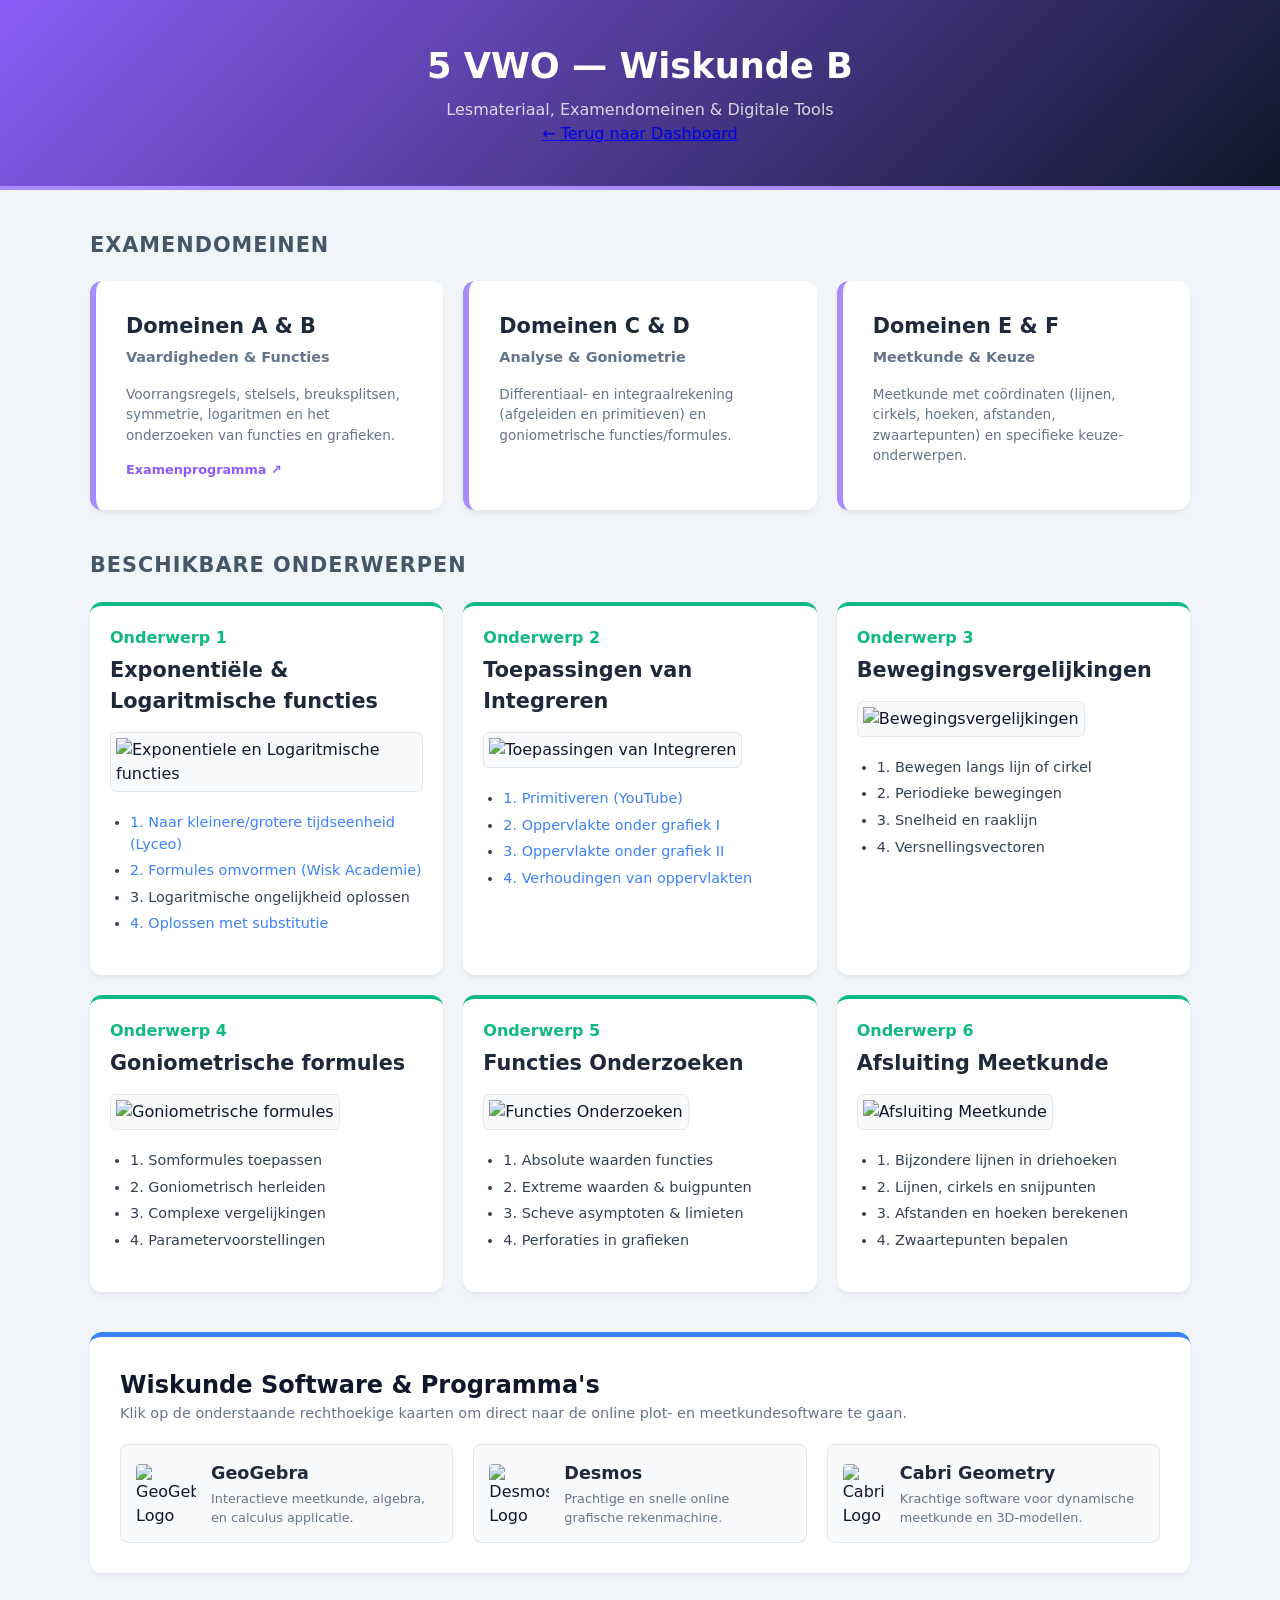
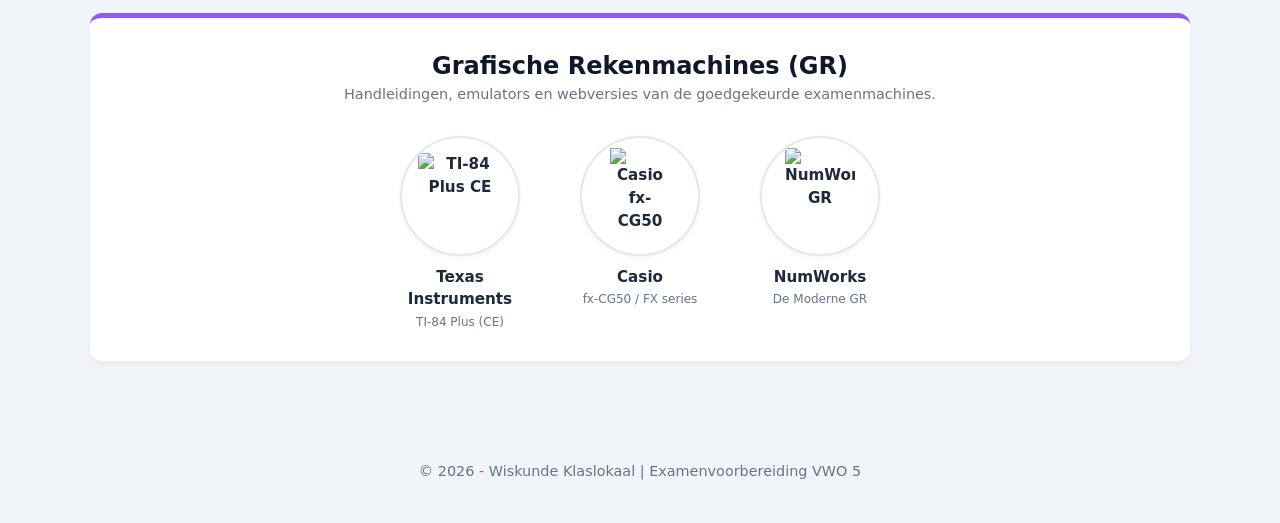
==== vwo6-wiskb.html @ 32933c2a "vwo6-wiskb vwo6-wiskb klas" ====
<!DOCTYPE html>
<html lang="nl">
<head>
    <meta charset="UTF-8">
    <meta name="viewport" content="width=device-width, initial-scale=1.0">
    <title>6 VWO - Wiskunde B</title>
    <link rel="stylesheet" href="style.css">
    <style>
        /* Extra specifieke styling voor de media, software en rekenmachines */
        .topic-image {
            width: 100%;
            max-height: 150px;
            object-fit: contain;
            background-color: #f8fafc;
            border-radius: 6px;
            margin: 10px 0;
            padding: 5px;
            border: 1px solid #e2e8f0;
        }

        .topic-list {
            text-align: left;
            margin: 10px 0 20px 20px;
            font-size: 0.9rem;
            color: #334155;
        }

        .topic-list li {
            margin-bottom: 5px;
        }

        .topic-list a {
            color: #3b82f6;
            text-decoration: none;
        }

        .topic-list a:hover {
            text-decoration: underline;
        }

        /* Toolkit Secties */
        .toolkit-section {
            background: white;
            padding: 30px;
            border-radius: 12px;
            box-shadow: 0 4px 6px -1px rgba(0,0,0,0.05);
            margin-top: 40px;
        }

        /* RECHTHOEKIGE SOFTWARE LINKS */
        .grid-software {
            display: grid;
            grid-template-columns: repeat(auto-fit, minmax(250px, 1fr));
            gap: 20px;
            margin-top: 20px;
        }

        .software-card {
            display: flex;
            align-items: center;
            background: #f8fafc;
            border: 1px solid #e2e8f0;
            border-radius: 8px;
            padding: 15px;
            text-decoration: none;
            color: inherit;
            transition: all 0.2s ease;
        }

        .software-card:hover {
            transform: translateY(-3px);
            border-color: #3b82f6;
            box-shadow: 0 4px 12px rgba(0,0,0,0.05);
        }

        .software-img {
            width: 60px;
            height: 60px;
            object-fit: contain;
            margin-right: 15px;
            border-radius: 4px;
        }

        .software-info h4 {
            font-size: 1.1rem;
            color: #1e293b;
            margin-bottom: 2px;
        }

        .software-info p {
            font-size: 0.8rem;
            color: #64748b;
        }

        /* CIRKELVORMIGE REKENMACHINE LINKS */
        .grid-calculators {
            display: flex;
            justify-content: center;
            flex-wrap: wrap;
            gap: 40px;
            margin-top: 20px;
        }

        .calc-wrapper {
            text-align: center;
            width: 140px;
        }

        .calc-circle {
            width: 120px;
            height: 120px;
            border-radius: 50%;
            background-color: white;
            border: 2px solid #e2e8f0;
            display: flex;
            align-items: center;
            justify-content: center;
            margin: 0 auto 10px auto;
            overflow: hidden;
            transition: all 0.2s ease;
            box-shadow: 0 2px 5px rgba(0,0,0,0.05);
        }

        .calc-circle:hover {
            transform: scale(1.08);
            border-color: #8b5cf6;
            box-shadow: 0 5px 15px rgba(139, 92, 246, 0.2);
        }

        .calc-img {
            width: 85px;
            height: 85px;
            object-fit: contain;
        }

        .calc-link {
            text-decoration: none;
            color: #1e293b;
            font-weight: 600;
            font-size: 0.95rem;
            display: block;
        }
        
        .calc-link span {
            display: block;
            font-weight: normal;
            font-size: 0.75rem;
            color: #64748b;
            margin-top: 2px;
        }
    </style>
</head>
<body>

    <header style="background: linear-gradient(135deg, #8b5cf6, #0f172a); border-bottom: 4px solid #a78bfa;">
        <div class="container">
            <h1>5 VWO — Wiskunde B</h1>
            <p>Lesmateriaal, Examendomeinen & Digitale Tools</p>
            <div class="methoden-links">
                <a href="index.html" class="methoden-btn">← Terug naar Dashboard</a>
            </div>
        </div>
    </header>

    <main class="container">

        <h2 class="section-title">Examendomeinen</h2>
        <section class="grid-3">
            <div class="klass-block vwo" style="border-left-color: #a78bfa;">
                <h3>Domeinen A & B</h3>
                <p><strong>Vaardigheden & Functies</strong></p>
                <p style="color: #64748b; font-size: 0.85rem;">Voorrangsregels, stelsels, breuksplitsen, symmetrie, logaritmen en het onderzoeken van functies en grafieken.</p>
                <a href="https://www.examenblad.nl/2025/vwo/vakken/exacte-vakken/wiskunde-b-vwo" target="_blank" style="font-size: 0.8rem; color:#8b5cf6; text-decoration:none; font-weight:bold; display:block; margin-top:10px;">Examenprogramma ↗</a>
            </div>
            <div class="klass-block vwo" style="border-left-color: #a78bfa;">
                <h3>Domeinen C & D</h3>
                <p><strong>Analyse & Goniometrie</strong></p>
                <p style="color: #64748b; font-size: 0.85rem;">Differentiaal- en integraalrekening (afgeleiden en primitieven) en goniometrische functies/formules.</p>
            </div>
            <div class="klass-block vwo" style="border-left-color: #a78bfa;">
                <h3>Domeinen E & F</h3>
                <p><strong>Meetkunde & Keuze</strong></p>
                <p style="color: #64748b; font-size: 0.85rem;">Meetkunde met coördinaten (lijnen, cirkels, hoeken, afstanden, zwaartepunten) en specifieke keuze-onderwerpen.</p>
            </div>
        </section>

        <h2 class="section-title">Beschikbare Onderwerpen</h2>
        <section class="grid-3">
            
            <div class="klass-block" style="border-top: 4px solid #10b981; padding: 20px;">
                <h4 style="color:#10b981; margin-bottom:5px;">Onderwerp 1</h4>
                <h3>Exponentiële & Logaritmische functies</h3>
                <img src="https://images.unsplash.com/photo-1635070041078-e363dbe005cb?w=400&auto=format&fit=crop&q=60" alt="Exponentiele en Logaritmische functies" class="topic-image">
                <ul class="topic-list">
                    <li><a href="https://www.lyceo.nl" target="_blank">1. Naar kleinere/grotere tijdseenheid (Lyceo)</a></li>
                    <li><a href="https://www.wiskundeacademie.nl" target="_blank">2. Formules omvormen (Wisk Academie)</a></li>
                    <li>3. Logaritmische ongelijkheid oplossen</li>
                    <li><a href="https://www.wiskundeacademie.nl" target="_blank">4. Oplossen met substitutie</a></li>
                </ul>
            </div>

            <div class="klass-block" style="border-top: 4px solid #10b981; padding: 20px;">
                <h4 style="color:#10b981; margin-bottom:5px;">Onderwerp 2</h4>
                <h3>Toepassingen van Integreren</h3>
                <img src="https://images.unsplash.com/photo-1509228468518-180dd4864904?w=400&auto=format&fit=crop&q=60" alt="Toepassingen van Integreren" class="topic-image">
                <ul class="topic-list">
                    <li><a href="https://www.youtube.com/watch?v=SCHIq7gc5Pg" target="_blank">1. Primitiveren (YouTube)</a></li>
                    <li><a href="https://www.youtube.com/watch?v=7IAFD1gVrdM" target="_blank">2. Oppervlakte onder grafiek I</a></li>
                    <li><a href="https://www.youtube.com/watch?v=4KPD1KGeM-A" target="_blank">3. Oppervlakte onder grafiek II</a></li>
                    <li><a href="https://www.youtube.com/watch?v=psVfG-DXIek" target="_blank">4. Verhoudingen van oppervlakten</a></li>
                </ul>
            </div>

            <div class="klass-block" style="border-top: 4px solid #10b981; padding: 20px;">
                <h4 style="color:#10b981; margin-bottom:5px;">Onderwerp 3</h4>
                <h3>Bewegingsvergelijkingen</h3>
                <img src="https://images.unsplash.com/photo-1461896836934-ffe607ba8211?w=400&auto=format&fit=crop&q=60" alt="Bewegingsvergelijkingen" class="topic-image">
                <ul class="topic-list">
                    <li>1. Bewegen langs lijn of cirkel</li>
                    <li>2. Periodieke bewegingen</li>
                    <li>3. Snelheid en raaklijn</li>
                    <li>4. Versnellingsvectoren</li>
                </ul>
            </div>

            <div class="klass-block" style="border-top: 4px solid #10b981; padding: 20px;">
                <h4 style="color:#10b981; margin-bottom:5px;">Onderwerp 4</h4>
                <h3>Goniometrische formules</h3>
                <img src="https://images.unsplash.com/photo-1616400619175-5ebd30078d98?w=400&auto=format&fit=crop&q=60" alt="Goniometrische formules" class="topic-image">
                <ul class="topic-list">
                    <li>1. Somformules toepassen</li>
                    <li>2. Goniometrisch herleiden</li>
                    <li>3. Complexe vergelijkingen</li>
                    <li>4. Parametervoorstellingen</li>
                </ul>
            </div>

            <div class="klass-block" style="border-top: 4px solid #10b981; padding: 20px;">
                <h4 style="color:#10b981; margin-bottom:5px;">Onderwerp 5</h4>
                <h3>Functies Onderzoeken</h3>
                <img src="https://images.unsplash.com/photo-1551288049-bebda4e38f71?w=400&auto=format&fit=crop&q=60" alt="Functies Onderzoeken" class="topic-image">
                <ul class="topic-list">
                    <li>1. Absolute waarden functies</li>
                    <li>2. Extreme waarden & buigpunten</li>
                    <li>3. Scheve asymptoten & limieten</li>
                    <li>4. Perforaties in grafieken</li>
                </ul>
            </div>

            <div class="klass-block" style="border-top: 4px solid #10b981; padding: 20px;">
                <h4 style="color:#10b981; margin-bottom:5px;">Onderwerp 6</h4>
                <h3>Afsluiting Meetkunde</h3>
                <img src="https://images.unsplash.com/photo-1603126857599-f6e157fa2fe6?w=400&auto=format&fit=crop&q=60" alt="Afsluiting Meetkunde" class="topic-image">
                <ul class="topic-list">
                    <li>1. Bijzondere lijnen in driehoeken</li>
                    <li>2. Lijnen, cirkels en snijpunten</li>
                    <li>3. Afstanden en hoeken berekenen</li>
                    <li>4. Zwaartepunten bepalen</li>
                </ul>
            </div>

        </section>


        <section class="toolkit-section" style="border-top: 5px solid #3b82f6;">
            <h2>Wiskunde Software & Programma's</h2>
            <p style="color:#64748b; font-size:0.9rem;">Klik op de onderstaande rechthoekige kaarten om direct naar de online plot- en meetkundesoftware te gaan.</p>
            
            <div class="grid-software">
                
                <a href="https://www.geogebra.org" target="_blank" class="software-card">
                    <img src="https://www.geogebra.org/apps/icons/geogebra.png" alt="GeoGebra Logo" class="software-img">
                    <div class="software-info">
                        <h4>GeoGebra</h4>
                        <p>Interactieve meetkunde, algebra, en calculus applicatie.</p>
                    </div>
                </a>

                <a href="https://www.desmos.com" target="_blank" class="software-card">
                    <img src="https://www.desmos.com/assets/img/apps/graphing/apple-touch-icon.png" alt="Desmos Logo" class="software-img">
                    <div class="software-info">
                        <h4>Desmos</h4>
                        <p>Prachtige en snelle online grafische rekenmachine.</p>
                    </div>
                </a>

                <a href="https://cabri.com" target="_blank" class="software-card">
                    <img src="https://cabri.com/wp-content/uploads/2020/11/cropped-favicon-cabri-192x192.png" alt="Cabri Logo" class="software-img">
                    <div class="software-info">
                        <h4>Cabri Geometry</h4>
                        <p>Krachtige software voor dynamische meetkunde en 3D-modellen.</p>
                    </div>
                </a>

            </div>
        </section>


        <section class="toolkit-section" style="border-top: 5px solid #8b5cf6; margin-bottom: 60px;">
            <h2 style="text-align: center;">Grafische Rekenmachines (GR)</h2>
            <p style="color:#64748b; font-size:0.9rem; text-align: center; margin-bottom: 30px;">Handleidingen, emulators en webversies van de goedgekeurde examenmachines.</p>
            
            <div class="grid-calculators">
                
                <div class="calc-wrapper">
                    <a href="https://education.ti.com" target="_blank" class="calc-link">
                        <div class="calc-circle">
                            <img src="https://education.ti.com/-/media/images/ti-education/products/calculators/graphing/ti-84-plus-ce-t/ti84pluscet_python_device_front_600x600.png" alt="TI-84 Plus CE" class="calc-img">
                        </div>
                        Texas Instruments
                        <span>TI-84 Plus (CE)</span>
                    </a>
                </div>

                <div class="calc-wrapper">
                    <a href="https://www.casio-education.nl" target="_blank" class="calc-link">
                        <div class="calc-circle">
                            <img src="https://www.casio-europe.com/images/fx-CG50_Front_High.png" alt="Casio fx-CG50" class="calc-img" style="width: 60px; height: 95px;">
                        </div>
                        Casio
                        <span>fx-CG50 / FX series</span>
                    </a>
                </div>

                <div class="calc-wrapper">
                    <a href="https://www.numworks.com/nl/" target="_blank" class="calc-link">
                        <div class="calc-circle">
                            <img src="https://www.numworks.com/assets/images/simulator/device.png" alt="NumWorks GR" class="calc-img" style="width: 70px; height: 95px;">
                        </div>
                        NumWorks
                        <span>De Moderne GR</span>
                    </a>
                </div>

            </div>
        </section>

    </main>

    <footer>
        <p>&copy; 2026 - Wiskunde Klaslokaal | Examenvoorbereiding VWO 5</p>
    </footer>

</body>
</html>
---- style.css ----
/* Algemene instellingen */
* {
    margin: 0;
    padding: 0;
    box-sizing: border-box;
    font-family: 'Segoe UI', system-ui, sans-serif;
}

body {
    background-color: #f1f5f9;
    color: #0f172a;
    line-height: 1.5;
}

.container {
    width: 90%;
    max-width: 1100px;
    margin: 0 auto;
}

/* Header */
header {
    background: linear-gradient(135deg, #1e3a8a, #0f172a);
    color: white;
    padding: 40px 0;
    text-align: center;
    border-bottom: 4px solid #3b82f6;
}

header h1 { font-size: 2.2rem; font-weight: 800; }
header p { font-size: 1rem; opacity: 0.8; margin-top: 5px; }

/* Titels */
.section-title {
    margin: 40px 0 20px 0;
    font-size: 1.3rem;
    text-transform: uppercase;
    letter-spacing: 1px;
    color: #475569;
}

/* Grids voor de blokken */
.grid-methoden { display: grid; grid-template-columns: repeat(auto-fit, minmax(45%, 1fr)); gap: 20px; }
.grid-3 { display: grid; grid-template-columns: repeat(auto-fit, minmax(300px, 1fr)); gap: 20px; }
.grid-2 { display: grid; grid-template-columns: repeat(auto-fit, minmax(45%, 1fr)); gap: 20px; }

/* DE BLOKKEN */
.klass-block, .methode-block {
    background: white;
    padding: 30px;
    border-radius: 12px;
    box-shadow: 0 4px 6px -1px rgba(0,0,0,0.05), 0 2px 4px -1px rgba(0,0,0,0.03);
    transition: all 0.2s ease-in-out;
    position: relative;
    overflow: hidden;
}

.klass-block:hover, .methode-block:hover {
    transform: translateY(-4px);
    box-shadow: 0 10px 15px -3px rgba(0,0,0,0.1);
}

/* Grote nummers in de achtergrond */
.jaar-num {
    position: absolute;
    right: 20px;
    top: 10px;
    font-size: 4rem;
    font-weight: 900;
    opacity: 0.08;
}

/* Blokken specifieke accenten (links-lijntje) */
.onderbouw { border-left: 6px solid #3b82f6; }
.havo { border-left: 6px solid #f97316; }
.vwo { border-left: 6px solid #8b5cf6; }

/* Methode Blokken Specifiek */
.methode-block {
    text-decoration: none;
    color: white;
}
.mw { background: linear-gradient(135deg, #00b4db, #0083b0); }
.gr { background: linear-gradient(135deg, #11998e, #38ef7d); }

.methode-block h3 { font-size: 1.5rem; margin-bottom: 5px; }
.methode-block p { opacity: 0.9; font-size: 0.9rem; }

/* Inhoud van de klassenblokken */
.klass-block h3 {
    font-size: 1.3rem;
    margin-bottom: 5px;
    color: #1e293b;
}
.klass-block p {
    color: #64748b;
    font-size: 0.9rem;
    margin-bottom: 15px;
}

/* Knoppen binnen de bovenbouw blokken (Wiskunde A / B) */
.split-buttons {
    display: flex;
    gap: 12px;
    margin-top: 20px;
}

.sub-block {
    flex: 1;
    text-align: center;
    background-color: #f8fafc;
    color: #334155;
    padding: 12px;
    text-decoration: none;
    border-radius: 8px;
    font-weight: 600;
    font-size: 0.95rem;
    border: 1px solid #e2e8f0;
    transition: all 0.15s ease;
}

.havo .sub-block:hover { background-color: #f97316; color: white; border-color: #f97316; }
.vwo .sub-block:hover { background-color: #8b5cf6; color: white; border-color: #8b5cf6; }

/* Enkele knop voor de onderbouw */
.single-btn {
    display: block;
    text-align: center;
    background-color: #f8fafc;
    color: #334155;
    padding: 12px;
    text-decoration: none;
    border-radius: 8px;
    font-weight: 600;
    font-size: 0.95rem;
    border: 1px solid #e2e8f0;
    transition: all 0.15s ease;
    margin-top: 5px;
}

.onderbouw .single-btn:hover {
    background-color: #3b82f6;
    color: white;
    border-color: #3b82f6;
}

/* Footer */
footer {
    text-align: center;
    padding: 40px 0;
    color: #64748b;
    font-size: 0.9rem;
}

/* Mobiel vriendelijk maken */
@media (max-width: 768px) {
    .grid-methoden, .grid-2 { grid-template-columns: 1fr; }
    .split-buttons { flex-direction: column; }
}
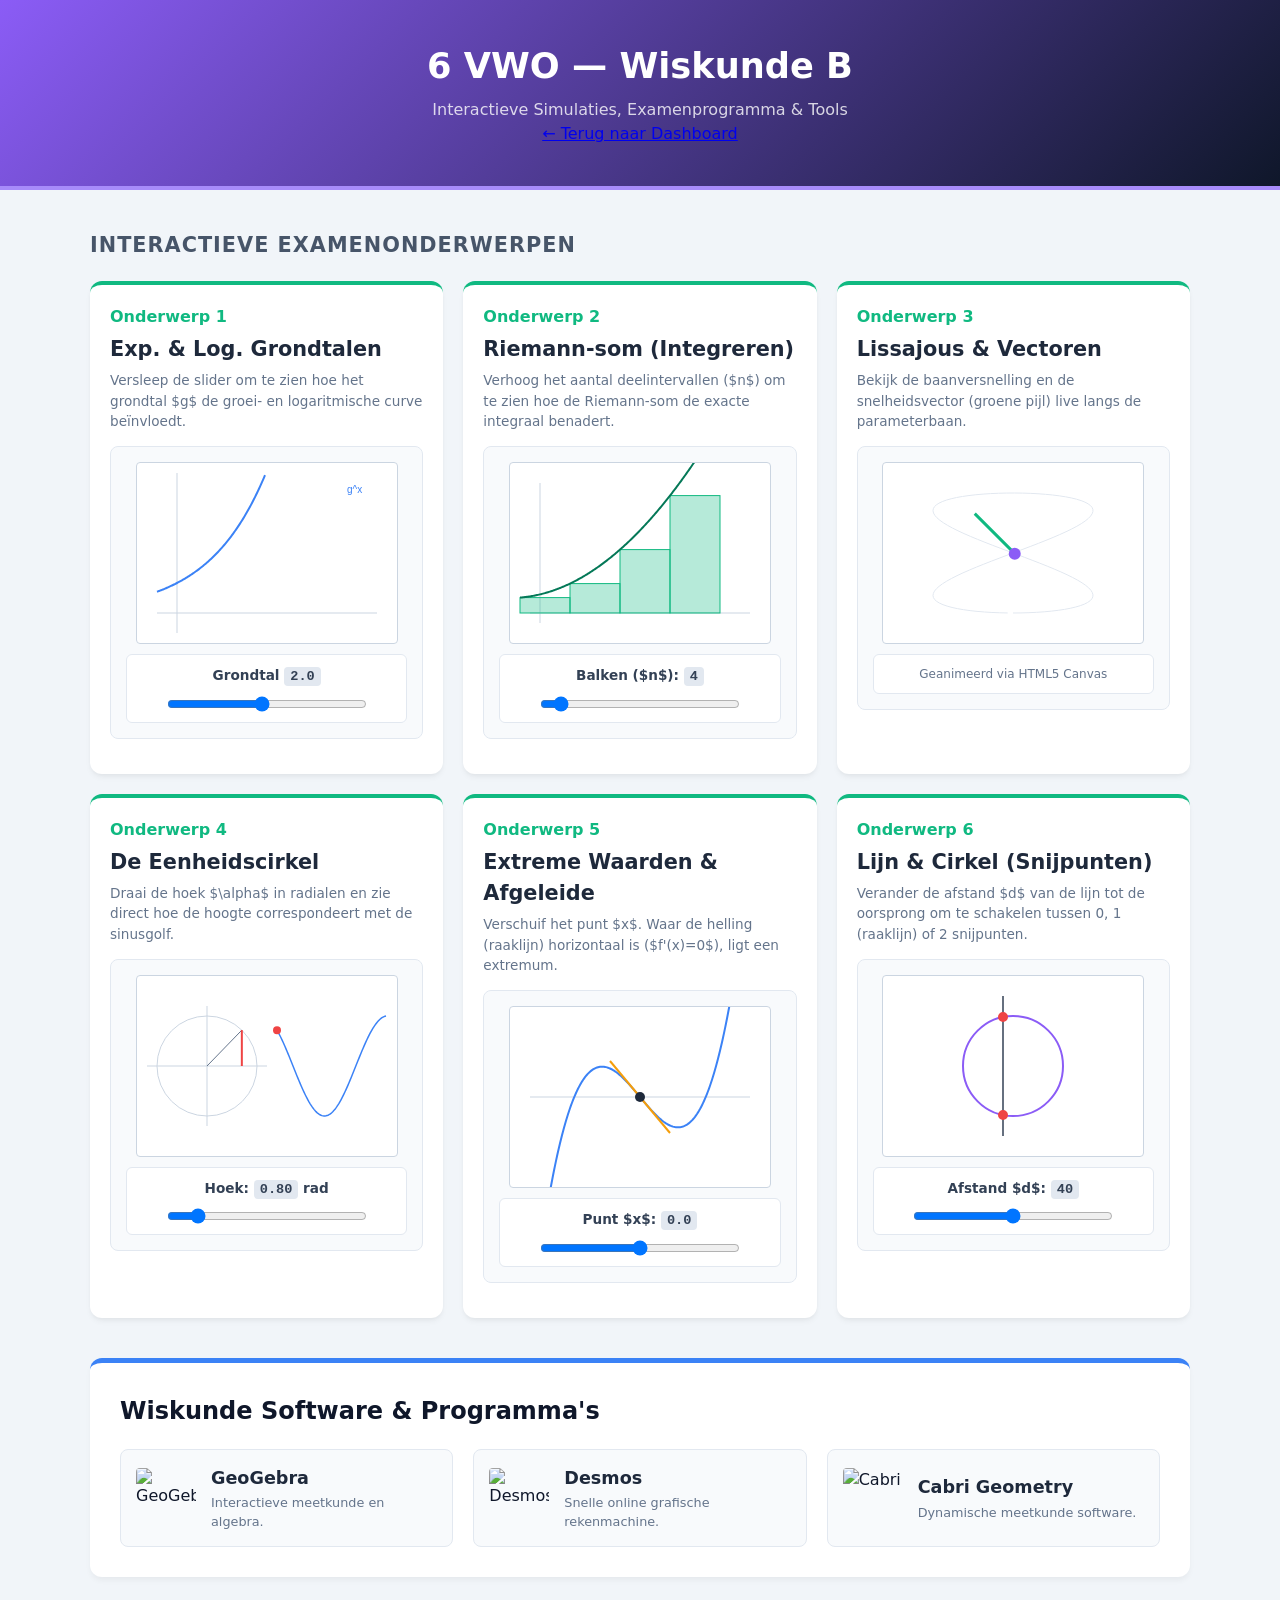
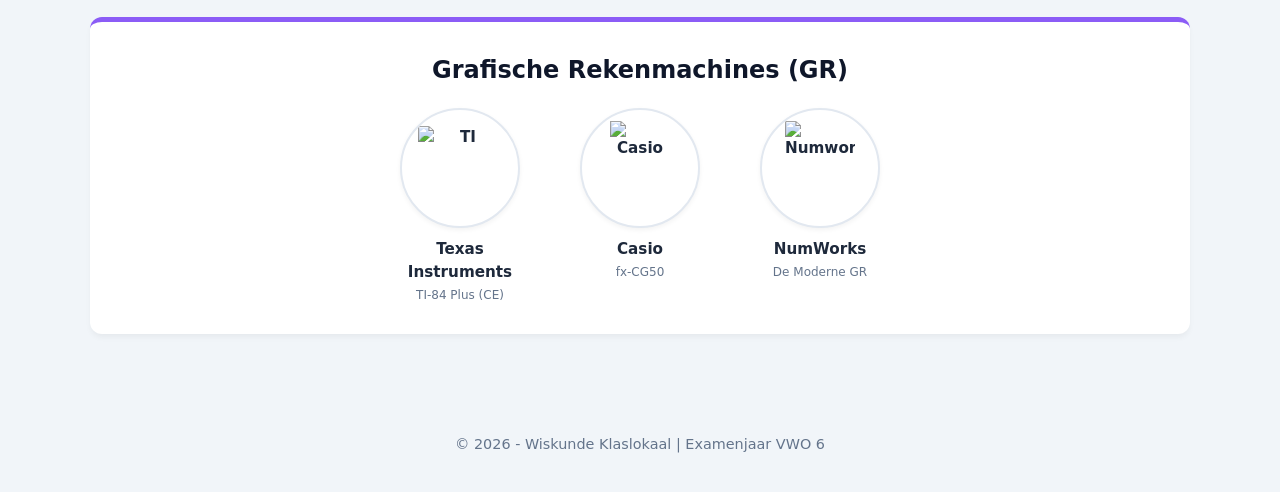
==== commit d657a11e: "vwo6 wiskb aanpassing" ====
--- a/vwo6-wiskb.html
+++ b/vwo6-wiskb.html
@@ -3,39 +3,58 @@
 <head>
     <meta charset="UTF-8">
     <meta name="viewport" content="width=device-width, initial-scale=1.0">
-    <title>6 VWO - Wiskunde B</title>
+    <title>6 VWO - Wiskunde B - Interactief</title>
     <link rel="stylesheet" href="style.css">
     <style>
-        /* Extra specifieke styling voor de media, software en rekenmachines */
-        .topic-image {
+        /* Specifieke styling voor de interactieve wiskunde-simulaties */
+        .simulation-container {
+            background-color: #f8fafc;
+            border: 1px solid #e2e8f0;
+            border-radius: 8px;
+            padding: 15px;
+            margin: 15px 0;
+            text-align: center;
+        }
+
+        .sim-canvas {
+            background: white;
+            border: 1px solid #cbd5e1;
+            border-radius: 4px;
+            max-width: 100%;
+            display: block;
+            margin: 0 auto 10px auto;
+        }
+
+        .sim-controls {
+            display: flex;
+            flex-direction: column;
+            gap: 8px;
+            align-items: center;
+            justify-content: center;
+            font-size: 0.85rem;
+            color: #334155;
+            background: #ffffff;
+            padding: 10px;
+            border-radius: 6px;
+            border: 1px solid #e2e8f0;
+        }
+
+        .sim-controls label {
+            font-weight: 600;
+        }
+
+        .sim-slider {
             width: 100%;
-            max-height: 150px;
-            object-fit: contain;
-            background-color: #f8fafc;
-            border-radius: 6px;
-            margin: 10px 0;
-            padding: 5px;
-            border: 1px solid #e2e8f0;
-        }
-
-        .topic-list {
-            text-align: left;
-            margin: 10px 0 20px 20px;
-            font-size: 0.9rem;
-            color: #334155;
-        }
-
-        .topic-list li {
-            margin-bottom: 5px;
-        }
-
-        .topic-list a {
-            color: #3b82f6;
-            text-decoration: none;
-        }
-
-        .topic-list a:hover {
-            text-decoration: underline;
+            max-width: 200px;
+            cursor: pointer;
+        }
+
+        .sim-value {
+            font-family: monospace;
+            background: #e2e8f0;
+            padding: 2px 6px;
+            border-radius: 4px;
+            font-weight: bold;
         }
 
         /* Toolkit Secties */
@@ -154,8 +173,8 @@
 
     <header style="background: linear-gradient(135deg, #8b5cf6, #0f172a); border-bottom: 4px solid #a78bfa;">
         <div class="container">
-            <h1>5 VWO — Wiskunde B</h1>
-            <p>Lesmateriaal, Examendomeinen & Digitale Tools</p>
+            <h1>6 VWO — Wiskunde B</h1>
+            <p>Interactieve Simulaties, Examenprogramma & Tools</p>
             <div class="methoden-links">
                 <a href="index.html" class="methoden-btn">← Terug naar Dashboard</a>
             </div>
@@ -164,182 +183,382 @@
 
     <main class="container">
 
-        <h2 class="section-title">Examendomeinen</h2>
-        <section class="grid-3">
-            <div class="klass-block vwo" style="border-left-color: #a78bfa;">
-                <h3>Domeinen A & B</h3>
-                <p><strong>Vaardigheden & Functies</strong></p>
-                <p style="color: #64748b; font-size: 0.85rem;">Voorrangsregels, stelsels, breuksplitsen, symmetrie, logaritmen en het onderzoeken van functies en grafieken.</p>
-                <a href="https://www.examenblad.nl/2025/vwo/vakken/exacte-vakken/wiskunde-b-vwo" target="_blank" style="font-size: 0.8rem; color:#8b5cf6; text-decoration:none; font-weight:bold; display:block; margin-top:10px;">Examenprogramma ↗</a>
-            </div>
-            <div class="klass-block vwo" style="border-left-color: #a78bfa;">
-                <h3>Domeinen C & D</h3>
-                <p><strong>Analyse & Goniometrie</strong></p>
-                <p style="color: #64748b; font-size: 0.85rem;">Differentiaal- en integraalrekening (afgeleiden en primitieven) en goniometrische functies/formules.</p>
-            </div>
-            <div class="klass-block vwo" style="border-left-color: #a78bfa;">
-                <h3>Domeinen E & F</h3>
-                <p><strong>Meetkunde & Keuze</strong></p>
-                <p style="color: #64748b; font-size: 0.85rem;">Meetkunde met coördinaten (lijnen, cirkels, hoeken, afstanden, zwaartepunten) en specifieke keuze-onderwerpen.</p>
-            </div>
-        </section>
-
-        <h2 class="section-title">Beschikbare Onderwerpen</h2>
+        <h2 class="section-title">Interactieve Examenonderwerpen</h2>
         <section class="grid-3">
             
             <div class="klass-block" style="border-top: 4px solid #10b981; padding: 20px;">
                 <h4 style="color:#10b981; margin-bottom:5px;">Onderwerp 1</h4>
-                <h3>Exponentiële & Logaritmische functies</h3>
-                <img src="https://images.unsplash.com/photo-1635070041078-e363dbe005cb?w=400&auto=format&fit=crop&q=60" alt="Exponentiele en Logaritmische functies" class="topic-image">
-                <ul class="topic-list">
-                    <li><a href="https://www.lyceo.nl" target="_blank">1. Naar kleinere/grotere tijdseenheid (Lyceo)</a></li>
-                    <li><a href="https://www.wiskundeacademie.nl" target="_blank">2. Formules omvormen (Wisk Academie)</a></li>
-                    <li>3. Logaritmische ongelijkheid oplossen</li>
-                    <li><a href="https://www.wiskundeacademie.nl" target="_blank">4. Oplossen met substitutie</a></li>
-                </ul>
+                <h3>Exp. & Log. Grondtalen</h3>
+                <p style="font-size:0.85rem; color:#64748b;">Versleep de slider om te zien hoe het grondtal $g$ de groei- en logaritmische curve beïnvloedt.</p>
+                
+                <div class="simulation-container">
+                    <canvas id="canvas-exp" class="sim-canvas" width="260" height="180"></canvas>
+                    <div class="sim-controls">
+                        <div>
+                            <label>Grondtal <span id="val-exp" class="sim-value">2.0</span></label>
+                        </div>
+                        <input type="range" id="slide-exp" class="sim-slider" min="0.2" max="4.0" step="0.1" value="2.0">
+                    </div>
+                </div>
             </div>
 
             <div class="klass-block" style="border-top: 4px solid #10b981; padding: 20px;">
                 <h4 style="color:#10b981; margin-bottom:5px;">Onderwerp 2</h4>
-                <h3>Toepassingen van Integreren</h3>
-                <img src="https://images.unsplash.com/photo-1509228468518-180dd4864904?w=400&auto=format&fit=crop&q=60" alt="Toepassingen van Integreren" class="topic-image">
-                <ul class="topic-list">
-                    <li><a href="https://www.youtube.com/watch?v=SCHIq7gc5Pg" target="_blank">1. Primitiveren (YouTube)</a></li>
-                    <li><a href="https://www.youtube.com/watch?v=7IAFD1gVrdM" target="_blank">2. Oppervlakte onder grafiek I</a></li>
-                    <li><a href="https://www.youtube.com/watch?v=4KPD1KGeM-A" target="_blank">3. Oppervlakte onder grafiek II</a></li>
-                    <li><a href="https://www.youtube.com/watch?v=psVfG-DXIek" target="_blank">4. Verhoudingen van oppervlakten</a></li>
-                </ul>
+                <h3>Riemann-som (Integreren)</h3>
+                <p style="font-size:0.85rem; color:#64748b;">Verhoog het aantal deelintervallen ($n$) om te zien hoe de Riemann-som de exacte integraal benadert.</p>
+                
+                <div class="simulation-container">
+                    <canvas id="canvas-integraal" class="sim-canvas" width="260" height="180"></canvas>
+                    <div class="sim-controls">
+                        <div>
+                            <label>Balken ($n$): <span id="val-integraal" class="sim-value">4</span></label>
+                        </div>
+                        <input type="range" id="slide-integraal" class="sim-slider" min="2" max="30" step="1" value="4">
+                    </div>
+                </div>
             </div>
 
             <div class="klass-block" style="border-top: 4px solid #10b981; padding: 20px;">
                 <h4 style="color:#10b981; margin-bottom:5px;">Onderwerp 3</h4>
-                <h3>Bewegingsvergelijkingen</h3>
-                <img src="https://images.unsplash.com/photo-1461896836934-ffe607ba8211?w=400&auto=format&fit=crop&q=60" alt="Bewegingsvergelijkingen" class="topic-image">
-                <ul class="topic-list">
-                    <li>1. Bewegen langs lijn of cirkel</li>
-                    <li>2. Periodieke bewegingen</li>
-                    <li>3. Snelheid en raaklijn</li>
-                    <li>4. Versnellingsvectoren</li>
-                </ul>
+                <h3>Lissajous & Vectoren</h3>
+                <p style="font-size:0.85rem; color:#64748b;">Bekijk de baanversnelling en de snelheidsvector (groene pijl) live langs de parameterbaan.</p>
+                
+                <div class="simulation-container">
+                    <canvas id="canvas-vector" class="sim-canvas" width="260" height="180"></canvas>
+                    <div class="sim-controls">
+                        <span style="font-size:0.75rem; color:#64748b;">Geanimeerd via HTML5 Canvas</span>
+                    </div>
+                </div>
             </div>
 
             <div class="klass-block" style="border-top: 4px solid #10b981; padding: 20px;">
                 <h4 style="color:#10b981; margin-bottom:5px;">Onderwerp 4</h4>
-                <h3>Goniometrische formules</h3>
-                <img src="https://images.unsplash.com/photo-1616400619175-5ebd30078d98?w=400&auto=format&fit=crop&q=60" alt="Goniometrische formules" class="topic-image">
-                <ul class="topic-list">
-                    <li>1. Somformules toepassen</li>
-                    <li>2. Goniometrisch herleiden</li>
-                    <li>3. Complexe vergelijkingen</li>
-                    <li>4. Parametervoorstellingen</li>
-                </ul>
+                <h3>De Eenheidscirkel</h3>
+                <p style="font-size:0.85rem; color:#64748b;">Draai de hoek $\alpha$ in radialen en zie direct hoe de hoogte correspondeert met de sinusgolf.</p>
+                
+                <div class="simulation-container">
+                    <canvas id="canvas-gonio" class="sim-canvas" width="260" height="180"></canvas>
+                    <div class="sim-controls">
+                        <div>
+                            <label>Hoek: <span id="val-gonio" class="sim-value">0.79</span> rad</label>
+                        </div>
+                        <input type="range" id="slide-gonio" class="sim-slider" min="0" max="6.28" step="0.05" value="0.78">
+                    </div>
+                </div>
             </div>
 
             <div class="klass-block" style="border-top: 4px solid #10b981; padding: 20px;">
                 <h4 style="color:#10b981; margin-bottom:5px;">Onderwerp 5</h4>
-                <h3>Functies Onderzoeken</h3>
-                <img src="https://images.unsplash.com/photo-1551288049-bebda4e38f71?w=400&auto=format&fit=crop&q=60" alt="Functies Onderzoeken" class="topic-image">
-                <ul class="topic-list">
-                    <li>1. Absolute waarden functies</li>
-                    <li>2. Extreme waarden & buigpunten</li>
-                    <li>3. Scheve asymptoten & limieten</li>
-                    <li>4. Perforaties in grafieken</li>
-                </ul>
+                <h3>Extreme Waarden & Afgeleide</h3>
+                <p style="font-size:0.85rem; color:#64748b;">Verschuif het punt $x$. Waar de helling (raaklijn) horizontaal is ($f'(x)=0$), ligt een extremum.</p>
+                
+                <div class="simulation-container">
+                    <canvas id="canvas-afgeleide" class="sim-canvas" width="260" height="180"></canvas>
+                    <div class="sim-controls">
+                        <div>
+                            <label>Punt $x$: <span id="val-afgeleide" class="sim-value">0.0</span></label>
+                        </div>
+                        <input type="range" id="slide-afgeleide" class="sim-slider" min="-1.5" max="1.5" step="0.1" value="0.0">
+                    </div>
+                </div>
             </div>
 
             <div class="klass-block" style="border-top: 4px solid #10b981; padding: 20px;">
                 <h4 style="color:#10b981; margin-bottom:5px;">Onderwerp 6</h4>
-                <h3>Afsluiting Meetkunde</h3>
-                <img src="https://images.unsplash.com/photo-1603126857599-f6e157fa2fe6?w=400&auto=format&fit=crop&q=60" alt="Afsluiting Meetkunde" class="topic-image">
-                <ul class="topic-list">
-                    <li>1. Bijzondere lijnen in driehoeken</li>
-                    <li>2. Lijnen, cirkels en snijpunten</li>
-                    <li>3. Afstanden en hoeken berekenen</li>
-                    <li>4. Zwaartepunten bepalen</li>
-                </ul>
+                <h3>Lijn & Cirkel (Snijpunten)</h3>
+                <p style="font-size:0.85rem; color:#64748b;">Verander de afstand $d$ van de lijn tot de oorsprong om te schakelen tussen 0, 1 (raaklijn) of 2 snijpunten.</p>
+                
+                <div class="simulation-container">
+                    <canvas id="canvas-meetkunde" class="sim-canvas" width="260" height="180"></canvas>
+                    <div class="sim-controls">
+                        <div>
+                            <label>Afstand $d$: <span id="val-meetkunde" class="sim-value">40</span></label>
+                        </div>
+                        <input type="range" id="slide-meetkunde" class="sim-slider" min="0" max="80" step="2" value="40">
+                    </div>
+                </div>
             </div>
 
         </section>
-
 
         <section class="toolkit-section" style="border-top: 5px solid #3b82f6;">
             <h2>Wiskunde Software & Programma's</h2>
-            <p style="color:#64748b; font-size:0.9rem;">Klik op de onderstaande rechthoekige kaarten om direct naar de online plot- en meetkundesoftware te gaan.</p>
-            
             <div class="grid-software">
-                
                 <a href="https://www.geogebra.org" target="_blank" class="software-card">
-                    <img src="https://www.geogebra.org/apps/icons/geogebra.png" alt="GeoGebra Logo" class="software-img">
-                    <div class="software-info">
-                        <h4>GeoGebra</h4>
-                        <p>Interactieve meetkunde, algebra, en calculus applicatie.</p>
-                    </div>
+                    <img src="https://www.geogebra.org/apps/icons/geogebra.png" alt="GeoGebra" class="software-img">
+                    <div class="software-info"><h4>GeoGebra</h4><p>Interactieve meetkunde en algebra.</p></div>
                 </a>
-
                 <a href="https://www.desmos.com" target="_blank" class="software-card">
-                    <img src="https://www.desmos.com/assets/img/apps/graphing/apple-touch-icon.png" alt="Desmos Logo" class="software-img">
-                    <div class="software-info">
-                        <h4>Desmos</h4>
-                        <p>Prachtige en snelle online grafische rekenmachine.</p>
-                    </div>
+                    <img src="https://www.desmos.com/assets/img/apps/graphing/apple-touch-icon.png" alt="Desmos" class="software-img">
+                    <div class="software-info"><h4>Desmos</h4><p>Snelle online grafische rekenmachine.</p></div>
                 </a>
-
                 <a href="https://cabri.com" target="_blank" class="software-card">
-                    <img src="https://cabri.com/wp-content/uploads/2020/11/cropped-favicon-cabri-192x192.png" alt="Cabri Logo" class="software-img">
-                    <div class="software-info">
-                        <h4>Cabri Geometry</h4>
-                        <p>Krachtige software voor dynamische meetkunde en 3D-modellen.</p>
-                    </div>
+                    <img src="https://cabri.com/wp-content/uploads/2020/11/cropped-favicon-cabri-192x192.png" alt="Cabri" class="software-img">
+                    <div class="software-info"><h4>Cabri Geometry</h4><p>Dynamische meetkunde software.</p></div>
                 </a>
-
             </div>
         </section>
-
 
         <section class="toolkit-section" style="border-top: 5px solid #8b5cf6; margin-bottom: 60px;">
             <h2 style="text-align: center;">Grafische Rekenmachines (GR)</h2>
-            <p style="color:#64748b; font-size:0.9rem; text-align: center; margin-bottom: 30px;">Handleidingen, emulators en webversies van de goedgekeurde examenmachines.</p>
-            
             <div class="grid-calculators">
-                
                 <div class="calc-wrapper">
                     <a href="https://education.ti.com" target="_blank" class="calc-link">
-                        <div class="calc-circle">
-                            <img src="https://education.ti.com/-/media/images/ti-education/products/calculators/graphing/ti-84-plus-ce-t/ti84pluscet_python_device_front_600x600.png" alt="TI-84 Plus CE" class="calc-img">
-                        </div>
-                        Texas Instruments
-                        <span>TI-84 Plus (CE)</span>
+                        <div class="calc-circle"><img src="https://education.ti.com/-/media/images/ti-education/products/calculators/graphing/ti-84-plus-ce-t/ti84pluscet_python_device_front_600x600.png" alt="TI" class="calc-img"></div>
+                        Texas Instruments <span>TI-84 Plus (CE)</span>
                     </a>
                 </div>
-
                 <div class="calc-wrapper">
                     <a href="https://www.casio-education.nl" target="_blank" class="calc-link">
-                        <div class="calc-circle">
-                            <img src="https://www.casio-europe.com/images/fx-CG50_Front_High.png" alt="Casio fx-CG50" class="calc-img" style="width: 60px; height: 95px;">
-                        </div>
-                        Casio
-                        <span>fx-CG50 / FX series</span>
+                        <div class="calc-circle"><img src="https://www.casio-europe.com/images/fx-CG50_Front_High.png" alt="Casio" class="calc-img" style="width:60px; height:95px;"></div>
+                        Casio <span>fx-CG50</span>
                     </a>
                 </div>
-
                 <div class="calc-wrapper">
                     <a href="https://www.numworks.com/nl/" target="_blank" class="calc-link">
-                        <div class="calc-circle">
-                            <img src="https://www.numworks.com/assets/images/simulator/device.png" alt="NumWorks GR" class="calc-img" style="width: 70px; height: 95px;">
-                        </div>
-                        NumWorks
-                        <span>De Moderne GR</span>
+                        <div class="calc-circle"><img src="https://www.numworks.com/assets/images/simulator/device.png" alt="Numworks" class="calc-img" style="width:70px; height:95px;"></div>
+                        NumWorks <span>De Moderne GR</span>
                     </a>
                 </div>
-
             </div>
         </section>
-
     </main>
 
     <footer>
-        <p>&copy; 2026 - Wiskunde Klaslokaal | Examenvoorbereiding VWO 5</p>
+        <p>&copy; 2026 - Wiskunde Klaslokaal | Examenjaar VWO 6</p>
     </footer>
 
+    <script>
+        // --- SIMULATIE 1: EXPONENTIEEL & LOGARITMISCH ---
+        const s1_slide = document.getElementById('slide-exp');
+        const s1_val = document.getElementById('val-exp');
+        const s1_can = document.getElementById('canvas-exp');
+        const ctx1 = s1_can.getContext('2d');
+
+        function drawExp() {
+            let g = parseFloat(s1_slide.value);
+            s1_val.innerText = g.toFixed(1);
+            ctx1.clearRect(0, 0, 260, 180);
+            
+            // Assenstelsel
+            ctx1.strokeStyle = '#cbd5e1'; ctx1.lineWidth = 1;
+            ctx1.beginPath(); ctx1.moveTo(20, 150); ctx1.lineTo(240, 150); ctx1.moveTo(40, 10); ctx1.lineTo(40, 170); ctx1.stroke();
+            
+            // Teken f(x) = g^x
+            ctx1.strokeStyle = '#3b82f6'; ctx1.lineWidth = 2; ctx1.beginPath();
+            for(let px=20; px<240; px++) {
+                let x = (px - 40) / 40; 
+                let y = Math.pow(g, x);
+                let py = 150 - (y * 30);
+                if(py >= 10 && py <= 170) {
+                    if(px === 20) ctx1.moveTo(px, py); else ctx1.lineTo(px, py);
+                }
+            }
+            ctx1.stroke();
+            ctx1.fillStyle = '#3b82f6'; ctx1.fillText("g^x", 210, 30);
+        }
+        s1_slide.addEventListener('input', drawExp); drawExp();
+
+        // --- SIMULATIE 2: RIEMANN-SOM (INTEGREREN) ---
+        const s2_slide = document.getElementById('slide-integraal');
+        const s2_val = document.getElementById('val-integraal');
+        const s2_can = document.getElementById('canvas-integraal');
+        const ctx2 = s2_can.getContext('2d');
+
+        function drawRiemann() {
+            let n = parseInt(s2_slide.value);
+            s2_val.innerText = n;
+            ctx2.clearRect(0, 0, 260, 180);
+            
+            // Assenstelsel
+            ctx2.strokeStyle = '#cbd5e1'; ctx2.beginPath(); ctx2.moveTo(20, 150); ctx2.lineTo(240, 150); ctx2.moveTo(30, 20); ctx2.lineTo(30, 160); ctx2.stroke();
+            
+            // Functie: f(x) = 0.005*x^2 + 10
+            function f(x) { return 0.004 * Math.pow(x, 2) + 15; }
+            
+            let a = 10, b = 210;
+            let w = (b - a) / n;
+            
+            // Teken Balken (Riemann-som)
+            ctx2.fillStyle = 'rgba(16, 185, 129, 0.3)';
+            ctx2.strokeStyle = '#10b981';
+            for(let i=0; i<n; i++) {
+                let x = a + i*w;
+                let h = f(x);
+                ctx2.fillRect(x, 150 - h, w, h);
+                ctx2.strokeRect(x, 150 - h, w, h);
+            }
+            
+            // Teken de echte kromme line bovenop
+            ctx2.strokeStyle = '#047857'; ctx2.lineWidth = 2; ctx2.beginPath();
+            for(let x=a; x<=b; x++) {
+                if(x===a) ctx2.moveTo(x, 150 - f(x)); else ctx2.lineTo(x, 150 - f(x));
+            }
+            ctx2.stroke();
+        }
+        s2_slide.addEventListener('input', drawRiemann); drawRiemann();
+
+        // --- SIMULATIE 3: BEWEGINGSVERGELIJKINGEN (ANIMATIE) ---
+        const s3_can = document.getElementById('canvas-vector');
+        const ctx3 = s3_can.getContext('2d');
+        let t = 0;
+
+        function animVector() {
+            ctx3.clearRect(0, 0, 260, 180);
+            // Middelpunt assen
+            let cx = 130, cy = 90;
+            
+            // Teken baan (Lissajous)
+            ctx3.strokeStyle = '#e2e8f0'; ctx3.lineWidth = 1; ctx3.beginPath();
+            for(let i=0; i<6.28; i+=0.05) {
+                let bx = cx + Math.sin(2*i)*80;
+                let by = cy + Math.cos(i)*60;
+                if(i===0) ctx3.moveTo(bx, by); else ctx3.lineTo(bx, by);
+            }
+            ctx3.stroke();
+            
+            // Huidige positie berekenen
+            let x = cx + Math.sin(2*t)*80;
+            let y = cy + Math.cos(t)*60;
+            
+            // Snelheidsvector (Afgeleide): x' = 160*cos(2t), y' = -60*sin(t)
+            let vx = Math.cos(2*t) * 40;
+            let vy = -Math.sin(t) * 40;
+            
+            // Teken Snelheidspijl (Groen)
+            ctx3.strokeStyle = '#10b981'; ctx3.lineWidth = 3; ctx3.beginPath();
+            ctx3.moveTo(x, y); ctx3.lineTo(x + vx, y + vy); ctx3.stroke();
+            
+            // Teken bewegend punt
+            ctx3.fillStyle = '#8b5cf6'; ctx3.beginPath(); ctx3.arc(x, y, 6, 0, 2*Math.PI); ctx3.fill();
+            
+            t += 0.02;
+            requestAnimationFrame(animVector);
+        }
+        animVector();
+
+        // --- SIMULATIE 4: EENHEIDSCIRKEL (GONIO) ---
+        const s4_slide = document.getElementById('slide-gonio');
+        const s4_val = document.getElementById('val-gonio');
+        const s4_can = document.getElementById('canvas-gonio');
+        const ctx4 = s4_can.getContext('2d');
+
+        function drawGonio() {
+            let rad = parseFloat(s4_slide.value);
+            s4_val.innerText = rad.toFixed(2);
+            ctx4.clearRect(0, 0, 260, 180);
+            
+            let cx = 70, cy = 90, r = 50;
+            
+            // Cirkel
+            ctx4.strokeStyle = '#cbd5e1'; ctx4.beginPath(); ctx4.arc(cx, cy, r, 0, 2*Math.PI); ctx4.stroke();
+            ctx4.beginPath(); ctx4.moveTo(cx-60, cy); ctx4.lineTo(cx+60, cy); ctx4.moveTo(cx, cy-60); ctx4.lineTo(cx, cy+60); ctx4.stroke();
+            
+            // Wijzer & Sinus projectie
+            let px = cx + Math.cos(-rad)*r;
+            let py = cy + Math.sin(-rad)*r;
+            
+            ctx4.strokeStyle = '#64748b'; ctx4.beginPath(); ctx4.moveTo(cx, cy); ctx4.lineTo(px, py); ctx4.stroke();
+            ctx4.strokeStyle = '#ef4444'; ctx4.lineWidth = 2; ctx4.beginPath(); ctx4.moveTo(px, cy); ctx4.lineTo(px, py); ctx4.stroke(); // Hoogte = sin
+            
+            // Golfvorm rechts genereren
+            ctx4.strokeStyle = '#3b82f6'; ctx4.lineWidth = 1.5; ctx4.beginPath();
+            for(let gx=140; gx<250; gx++) {
+                let gRad = rad - ((gx - 140) / 20);
+                let gy = cy + Math.sin(-gRad)*r;
+                if(gx===140) ctx4.moveTo(gx, gy); else ctx4.lineTo(gx, gy);
+            }
+            ctx4.stroke();
+            
+            // Rode stip koppeling op golf
+            ctx4.fillStyle = '#ef4444'; ctx4.beginPath(); ctx4.arc(140, py, 4, 0, 2*Math.PI); ctx4.fill();
+        }
+        s4_slide.addEventListener('input', drawGonio); drawGonio();
+
+        // --- SIMULATIE 5: EXTREME WAARDEN ---
+        const s5_slide = document.getElementById('slide-afgeleide');
+        const s5_val = document.getElementById('val-afgeleide');
+        const s5_can = document.getElementById('canvas-afgeleide');
+        const ctx5 = s5_can.getContext('2d');
+
+        function drawAfgeleide() {
+            let x0 = parseFloat(s5_slide.value);
+            s5_val.innerText = x0.toFixed(1);
+            ctx5.clearRect(0, 0, 260, 180);
+            
+            // Assen centeren
+            let cx = 130, cy = 90;
+            ctx5.strokeStyle = '#cbd5e1'; ctx5.beginPath(); ctx5.moveTo(20, cy); ctx5.lineTo(240, cy); ctx5.stroke();
+            
+            // Functie: f(x) = x^3 - 1.2x
+            function f(x) { return (x*x*x - 1.2*x); }
+            function df(x) { return (3*x*x - 1.2); } // Afgeleide
+            
+            // Curve plotten
+            ctx5.strokeStyle = '#3b82f6'; ctx5.lineWidth = 2; ctx5.beginPath();
+            for(let px=20; px<240; px++) {
+                let x = (px - cx) / 60;
+                let y = f(x);
+                let py = cy - (y * 60);
+                if(px===20) ctx5.moveTo(px, py); else ctx5.lineTo(px, py);
+            }
+            ctx5.stroke();
+            
+            // Raaklijn bepalen bij gekozen x0
+            let y0 = f(x0);
+            let rc = df(x0);
+            
+            let p_x0 = cx + x0*60;
+            let p_y0 = cy - y0*60;
+            
+            // Teken raaklijnstukje
+            ctx5.strokeStyle = rc === 0 ? '#10b981' : '#f59e0b'; ctx5.lineWidth = 2;
+            ctx5.beginPath();
+            ctx5.moveTo(p_x0 - 30, p_y0 + rc*30);
+            ctx5.lineTo(p_x0 + 30, p_y0 - rc*30);
+            ctx5.stroke();
+            
+            // Punt markeren
+            ctx5.fillStyle = '#1e293b'; ctx5.beginPath(); ctx5.arc(p_x0, p_y0, 5, 0, 2*Math.PI); ctx5.fill();
+        }
+        s5_slide.addEventListener('input', drawAfgeleide); drawAfgeleide();
+
+        // --- SIMULATIE 6: ANALYTISCHE MEETKUNDE ---
+        const s6_slide = document.getElementById('slide-meetkunde');
+        const s6_val = document.getElementById('val-meetkunde');
+        const s6_can = document.getElementById('canvas-meetkunde');
+        const ctx6 = s6_can.getContext('2d');
+
+        function drawMeetkunde() {
+            let d = parseInt(s6_slide.value);
+            s6_val.innerText = d;
+            ctx6.clearRect(0, 0, 260, 180);
+            
+            let cx = 130, cy = 90, r = 50;
+            
+            // Teken vaste cirkel
+            ctx6.strokeStyle = '#8b5cf6'; ctx6.lineWidth = 2;
+            ctx6.beginPath(); ctx6.arc(cx, cy, r, 0, 2*Math.PI); ctx6.stroke();
+            
+            // Teken variërende verticale snijlijn
+            let lx = cx - 50 + d;
+            ctx6.strokeStyle = '#334155'; ctx6.lineWidth = 1.5;
+            ctx6.beginPath(); ctx6.moveTo(lx, 20); ctx6.lineTo(lx, 160); ctx6.stroke();
+            
+            // Bereken snijpunten via Pythagoras (r^2 = dx^2 + dy^2)
+            let dx = Math.abs(lx - cx);
+            if(dx < r) {
+                // Twee snijpunten
+                let dy = Math.sqrt(r*r - dx*dx);
+                ctx6.fillStyle = '#ef4444';
+                ctx6.beginPath(); ctx6.arc(lx, cy - dy, 5, 0, 2*Math.PI); ctx6.arc(lx, cy + dy, 5, 0, 2*Math.PI); ctx6.fill();
+            } else if (Math.floor(dx) === r) {
+                // 1 Raakpunt
+                ctx6.fillStyle = '#10b981';
+                ctx6.beginPath(); ctx6.arc(lx, cy, 6, 0, 2*Math.PI); ctx6.fill();
+            }
+        }
+        s6_slide.addEventListener('input', drawMeetkunde); drawMeetkunde();
+    </script>
 </body>
 </html>
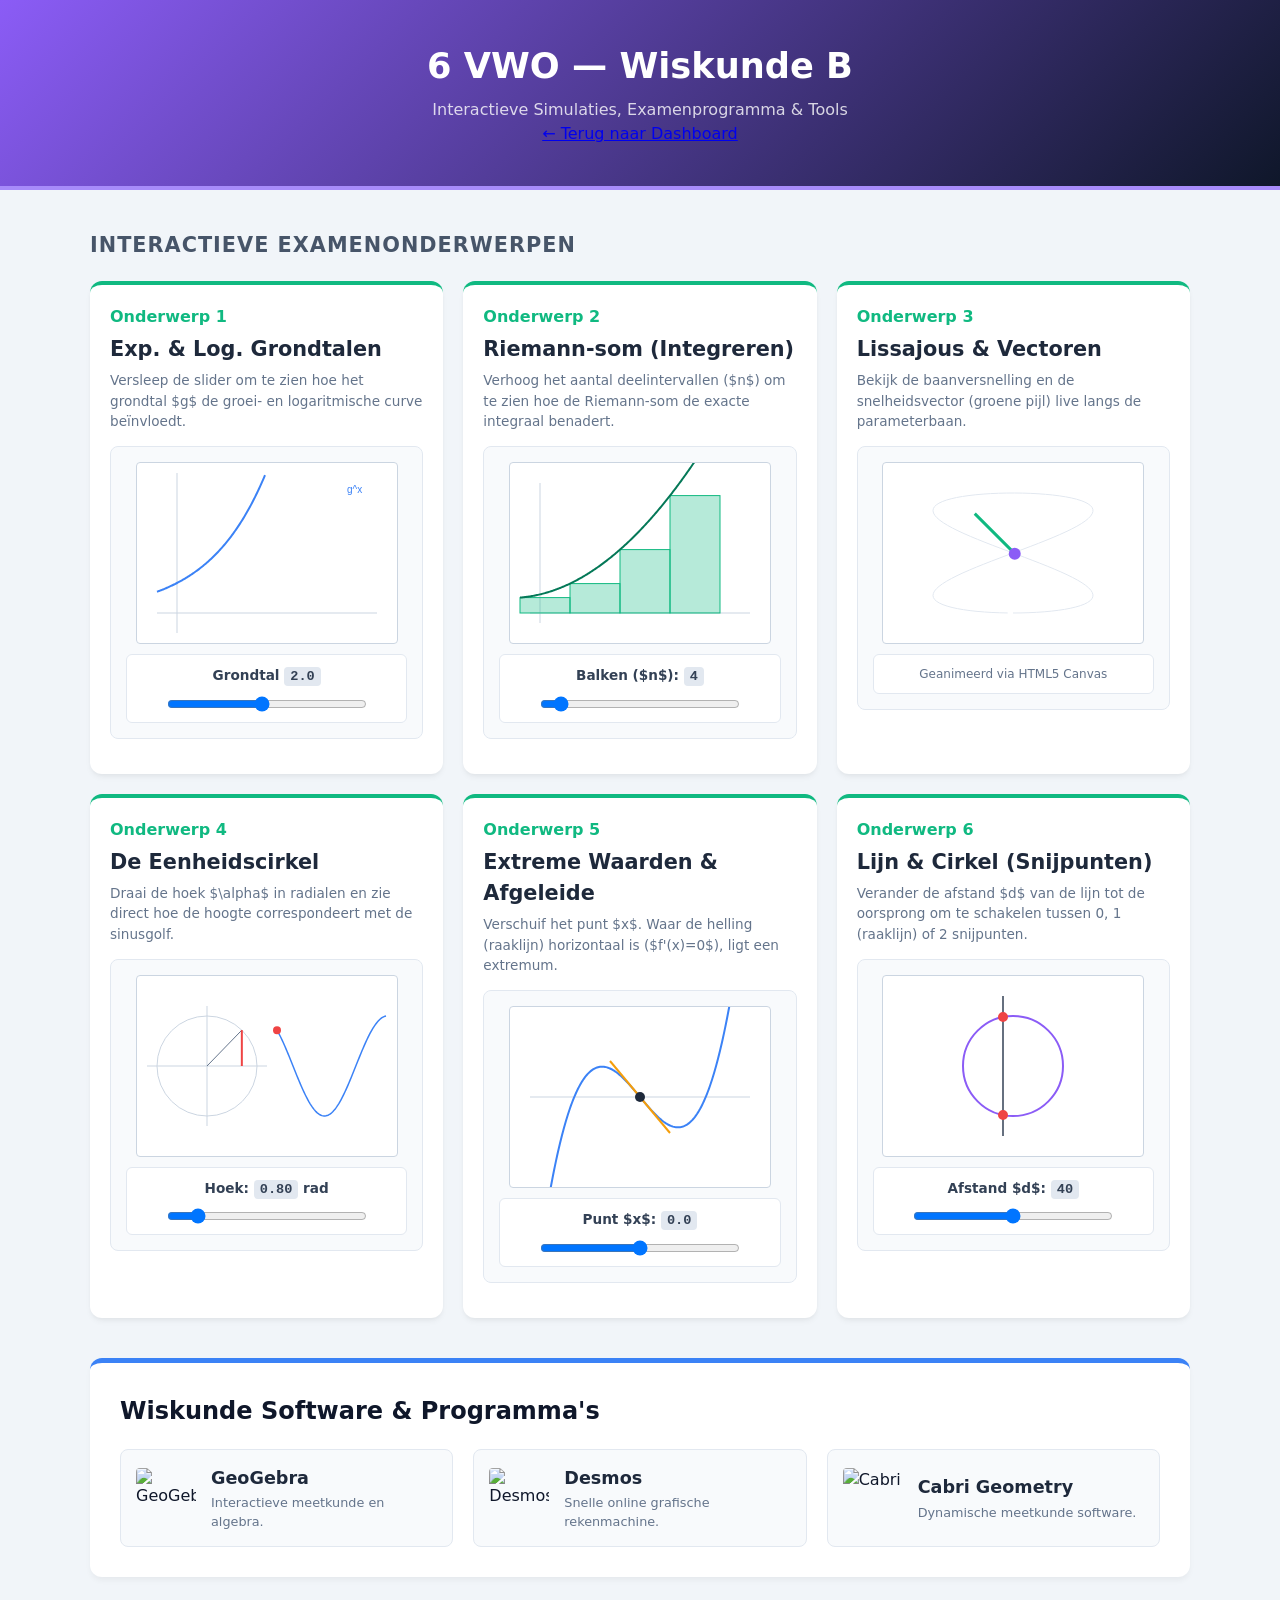
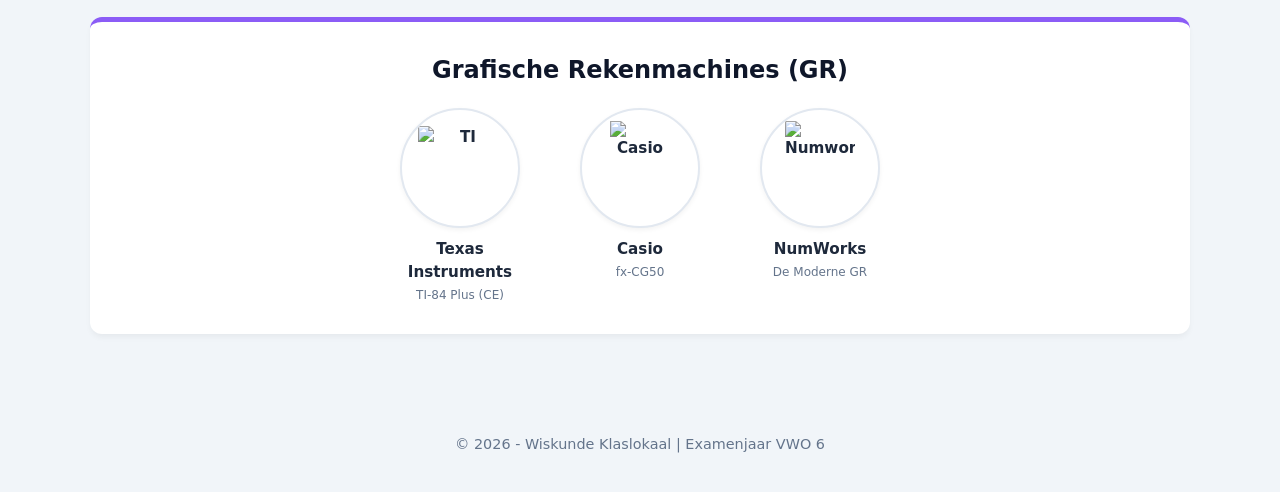
==== commit 131c67d9: "Add files via upload" ====
--- a/vwo6-wiskb.html
+++ b/vwo6-wiskb.html
@@ -1,564 +1,564 @@
-<!DOCTYPE html>
-<html lang="nl">
-<head>
-    <meta charset="UTF-8">
-    <meta name="viewport" content="width=device-width, initial-scale=1.0">
-    <title>6 VWO - Wiskunde B - Interactief</title>
-    <link rel="stylesheet" href="style.css">
-    <style>
-        /* Specifieke styling voor de interactieve wiskunde-simulaties */
-        .simulation-container {
-            background-color: #f8fafc;
-            border: 1px solid #e2e8f0;
-            border-radius: 8px;
-            padding: 15px;
-            margin: 15px 0;
-            text-align: center;
-        }
-
-        .sim-canvas {
-            background: white;
-            border: 1px solid #cbd5e1;
-            border-radius: 4px;
-            max-width: 100%;
-            display: block;
-            margin: 0 auto 10px auto;
-        }
-
-        .sim-controls {
-            display: flex;
-            flex-direction: column;
-            gap: 8px;
-            align-items: center;
-            justify-content: center;
-            font-size: 0.85rem;
-            color: #334155;
-            background: #ffffff;
-            padding: 10px;
-            border-radius: 6px;
-            border: 1px solid #e2e8f0;
-        }
-
-        .sim-controls label {
-            font-weight: 600;
-        }
-
-        .sim-slider {
-            width: 100%;
-            max-width: 200px;
-            cursor: pointer;
-        }
-
-        .sim-value {
-            font-family: monospace;
-            background: #e2e8f0;
-            padding: 2px 6px;
-            border-radius: 4px;
-            font-weight: bold;
-        }
-
-        /* Toolkit Secties */
-        .toolkit-section {
-            background: white;
-            padding: 30px;
-            border-radius: 12px;
-            box-shadow: 0 4px 6px -1px rgba(0,0,0,0.05);
-            margin-top: 40px;
-        }
-
-        /* RECHTHOEKIGE SOFTWARE LINKS */
-        .grid-software {
-            display: grid;
-            grid-template-columns: repeat(auto-fit, minmax(250px, 1fr));
-            gap: 20px;
-            margin-top: 20px;
-        }
-
-        .software-card {
-            display: flex;
-            align-items: center;
-            background: #f8fafc;
-            border: 1px solid #e2e8f0;
-            border-radius: 8px;
-            padding: 15px;
-            text-decoration: none;
-            color: inherit;
-            transition: all 0.2s ease;
-        }
-
-        .software-card:hover {
-            transform: translateY(-3px);
-            border-color: #3b82f6;
-            box-shadow: 0 4px 12px rgba(0,0,0,0.05);
-        }
-
-        .software-img {
-            width: 60px;
-            height: 60px;
-            object-fit: contain;
-            margin-right: 15px;
-            border-radius: 4px;
-        }
-
-        .software-info h4 {
-            font-size: 1.1rem;
-            color: #1e293b;
-            margin-bottom: 2px;
-        }
-
-        .software-info p {
-            font-size: 0.8rem;
-            color: #64748b;
-        }
-
-        /* CIRKELVORMIGE REKENMACHINE LINKS */
-        .grid-calculators {
-            display: flex;
-            justify-content: center;
-            flex-wrap: wrap;
-            gap: 40px;
-            margin-top: 20px;
-        }
-
-        .calc-wrapper {
-            text-align: center;
-            width: 140px;
-        }
-
-        .calc-circle {
-            width: 120px;
-            height: 120px;
-            border-radius: 50%;
-            background-color: white;
-            border: 2px solid #e2e8f0;
-            display: flex;
-            align-items: center;
-            justify-content: center;
-            margin: 0 auto 10px auto;
-            overflow: hidden;
-            transition: all 0.2s ease;
-            box-shadow: 0 2px 5px rgba(0,0,0,0.05);
-        }
-
-        .calc-circle:hover {
-            transform: scale(1.08);
-            border-color: #8b5cf6;
-            box-shadow: 0 5px 15px rgba(139, 92, 246, 0.2);
-        }
-
-        .calc-img {
-            width: 85px;
-            height: 85px;
-            object-fit: contain;
-        }
-
-        .calc-link {
-            text-decoration: none;
-            color: #1e293b;
-            font-weight: 600;
-            font-size: 0.95rem;
-            display: block;
-        }
-        
-        .calc-link span {
-            display: block;
-            font-weight: normal;
-            font-size: 0.75rem;
-            color: #64748b;
-            margin-top: 2px;
-        }
-    </style>
-</head>
-<body>
-
-    <header style="background: linear-gradient(135deg, #8b5cf6, #0f172a); border-bottom: 4px solid #a78bfa;">
-        <div class="container">
-            <h1>6 VWO — Wiskunde B</h1>
-            <p>Interactieve Simulaties, Examenprogramma & Tools</p>
-            <div class="methoden-links">
-                <a href="index.html" class="methoden-btn">← Terug naar Dashboard</a>
-            </div>
-        </div>
-    </header>
-
-    <main class="container">
-
-        <h2 class="section-title">Interactieve Examenonderwerpen</h2>
-        <section class="grid-3">
-            
-            <div class="klass-block" style="border-top: 4px solid #10b981; padding: 20px;">
-                <h4 style="color:#10b981; margin-bottom:5px;">Onderwerp 1</h4>
-                <h3>Exp. & Log. Grondtalen</h3>
-                <p style="font-size:0.85rem; color:#64748b;">Versleep de slider om te zien hoe het grondtal $g$ de groei- en logaritmische curve beïnvloedt.</p>
-                
-                <div class="simulation-container">
-                    <canvas id="canvas-exp" class="sim-canvas" width="260" height="180"></canvas>
-                    <div class="sim-controls">
-                        <div>
-                            <label>Grondtal <span id="val-exp" class="sim-value">2.0</span></label>
-                        </div>
-                        <input type="range" id="slide-exp" class="sim-slider" min="0.2" max="4.0" step="0.1" value="2.0">
-                    </div>
-                </div>
-            </div>
-
-            <div class="klass-block" style="border-top: 4px solid #10b981; padding: 20px;">
-                <h4 style="color:#10b981; margin-bottom:5px;">Onderwerp 2</h4>
-                <h3>Riemann-som (Integreren)</h3>
-                <p style="font-size:0.85rem; color:#64748b;">Verhoog het aantal deelintervallen ($n$) om te zien hoe de Riemann-som de exacte integraal benadert.</p>
-                
-                <div class="simulation-container">
-                    <canvas id="canvas-integraal" class="sim-canvas" width="260" height="180"></canvas>
-                    <div class="sim-controls">
-                        <div>
-                            <label>Balken ($n$): <span id="val-integraal" class="sim-value">4</span></label>
-                        </div>
-                        <input type="range" id="slide-integraal" class="sim-slider" min="2" max="30" step="1" value="4">
-                    </div>
-                </div>
-            </div>
-
-            <div class="klass-block" style="border-top: 4px solid #10b981; padding: 20px;">
-                <h4 style="color:#10b981; margin-bottom:5px;">Onderwerp 3</h4>
-                <h3>Lissajous & Vectoren</h3>
-                <p style="font-size:0.85rem; color:#64748b;">Bekijk de baanversnelling en de snelheidsvector (groene pijl) live langs de parameterbaan.</p>
-                
-                <div class="simulation-container">
-                    <canvas id="canvas-vector" class="sim-canvas" width="260" height="180"></canvas>
-                    <div class="sim-controls">
-                        <span style="font-size:0.75rem; color:#64748b;">Geanimeerd via HTML5 Canvas</span>
-                    </div>
-                </div>
-            </div>
-
-            <div class="klass-block" style="border-top: 4px solid #10b981; padding: 20px;">
-                <h4 style="color:#10b981; margin-bottom:5px;">Onderwerp 4</h4>
-                <h3>De Eenheidscirkel</h3>
-                <p style="font-size:0.85rem; color:#64748b;">Draai de hoek $\alpha$ in radialen en zie direct hoe de hoogte correspondeert met de sinusgolf.</p>
-                
-                <div class="simulation-container">
-                    <canvas id="canvas-gonio" class="sim-canvas" width="260" height="180"></canvas>
-                    <div class="sim-controls">
-                        <div>
-                            <label>Hoek: <span id="val-gonio" class="sim-value">0.79</span> rad</label>
-                        </div>
-                        <input type="range" id="slide-gonio" class="sim-slider" min="0" max="6.28" step="0.05" value="0.78">
-                    </div>
-                </div>
-            </div>
-
-            <div class="klass-block" style="border-top: 4px solid #10b981; padding: 20px;">
-                <h4 style="color:#10b981; margin-bottom:5px;">Onderwerp 5</h4>
-                <h3>Extreme Waarden & Afgeleide</h3>
-                <p style="font-size:0.85rem; color:#64748b;">Verschuif het punt $x$. Waar de helling (raaklijn) horizontaal is ($f'(x)=0$), ligt een extremum.</p>
-                
-                <div class="simulation-container">
-                    <canvas id="canvas-afgeleide" class="sim-canvas" width="260" height="180"></canvas>
-                    <div class="sim-controls">
-                        <div>
-                            <label>Punt $x$: <span id="val-afgeleide" class="sim-value">0.0</span></label>
-                        </div>
-                        <input type="range" id="slide-afgeleide" class="sim-slider" min="-1.5" max="1.5" step="0.1" value="0.0">
-                    </div>
-                </div>
-            </div>
-
-            <div class="klass-block" style="border-top: 4px solid #10b981; padding: 20px;">
-                <h4 style="color:#10b981; margin-bottom:5px;">Onderwerp 6</h4>
-                <h3>Lijn & Cirkel (Snijpunten)</h3>
-                <p style="font-size:0.85rem; color:#64748b;">Verander de afstand $d$ van de lijn tot de oorsprong om te schakelen tussen 0, 1 (raaklijn) of 2 snijpunten.</p>
-                
-                <div class="simulation-container">
-                    <canvas id="canvas-meetkunde" class="sim-canvas" width="260" height="180"></canvas>
-                    <div class="sim-controls">
-                        <div>
-                            <label>Afstand $d$: <span id="val-meetkunde" class="sim-value">40</span></label>
-                        </div>
-                        <input type="range" id="slide-meetkunde" class="sim-slider" min="0" max="80" step="2" value="40">
-                    </div>
-                </div>
-            </div>
-
-        </section>
-
-        <section class="toolkit-section" style="border-top: 5px solid #3b82f6;">
-            <h2>Wiskunde Software & Programma's</h2>
-            <div class="grid-software">
-                <a href="https://www.geogebra.org" target="_blank" class="software-card">
-                    <img src="https://www.geogebra.org/apps/icons/geogebra.png" alt="GeoGebra" class="software-img">
-                    <div class="software-info"><h4>GeoGebra</h4><p>Interactieve meetkunde en algebra.</p></div>
-                </a>
-                <a href="https://www.desmos.com" target="_blank" class="software-card">
-                    <img src="https://www.desmos.com/assets/img/apps/graphing/apple-touch-icon.png" alt="Desmos" class="software-img">
-                    <div class="software-info"><h4>Desmos</h4><p>Snelle online grafische rekenmachine.</p></div>
-                </a>
-                <a href="https://cabri.com" target="_blank" class="software-card">
-                    <img src="https://cabri.com/wp-content/uploads/2020/11/cropped-favicon-cabri-192x192.png" alt="Cabri" class="software-img">
-                    <div class="software-info"><h4>Cabri Geometry</h4><p>Dynamische meetkunde software.</p></div>
-                </a>
-            </div>
-        </section>
-
-        <section class="toolkit-section" style="border-top: 5px solid #8b5cf6; margin-bottom: 60px;">
-            <h2 style="text-align: center;">Grafische Rekenmachines (GR)</h2>
-            <div class="grid-calculators">
-                <div class="calc-wrapper">
-                    <a href="https://education.ti.com" target="_blank" class="calc-link">
-                        <div class="calc-circle"><img src="https://education.ti.com/-/media/images/ti-education/products/calculators/graphing/ti-84-plus-ce-t/ti84pluscet_python_device_front_600x600.png" alt="TI" class="calc-img"></div>
-                        Texas Instruments <span>TI-84 Plus (CE)</span>
-                    </a>
-                </div>
-                <div class="calc-wrapper">
-                    <a href="https://www.casio-education.nl" target="_blank" class="calc-link">
-                        <div class="calc-circle"><img src="https://www.casio-europe.com/images/fx-CG50_Front_High.png" alt="Casio" class="calc-img" style="width:60px; height:95px;"></div>
-                        Casio <span>fx-CG50</span>
-                    </a>
-                </div>
-                <div class="calc-wrapper">
-                    <a href="https://www.numworks.com/nl/" target="_blank" class="calc-link">
-                        <div class="calc-circle"><img src="https://www.numworks.com/assets/images/simulator/device.png" alt="Numworks" class="calc-img" style="width:70px; height:95px;"></div>
-                        NumWorks <span>De Moderne GR</span>
-                    </a>
-                </div>
-            </div>
-        </section>
-    </main>
-
-    <footer>
-        <p>&copy; 2026 - Wiskunde Klaslokaal | Examenjaar VWO 6</p>
-    </footer>
-
-    <script>
-        // --- SIMULATIE 1: EXPONENTIEEL & LOGARITMISCH ---
-        const s1_slide = document.getElementById('slide-exp');
-        const s1_val = document.getElementById('val-exp');
-        const s1_can = document.getElementById('canvas-exp');
-        const ctx1 = s1_can.getContext('2d');
-
-        function drawExp() {
-            let g = parseFloat(s1_slide.value);
-            s1_val.innerText = g.toFixed(1);
-            ctx1.clearRect(0, 0, 260, 180);
-            
-            // Assenstelsel
-            ctx1.strokeStyle = '#cbd5e1'; ctx1.lineWidth = 1;
-            ctx1.beginPath(); ctx1.moveTo(20, 150); ctx1.lineTo(240, 150); ctx1.moveTo(40, 10); ctx1.lineTo(40, 170); ctx1.stroke();
-            
-            // Teken f(x) = g^x
-            ctx1.strokeStyle = '#3b82f6'; ctx1.lineWidth = 2; ctx1.beginPath();
-            for(let px=20; px<240; px++) {
-                let x = (px - 40) / 40; 
-                let y = Math.pow(g, x);
-                let py = 150 - (y * 30);
-                if(py >= 10 && py <= 170) {
-                    if(px === 20) ctx1.moveTo(px, py); else ctx1.lineTo(px, py);
-                }
-            }
-            ctx1.stroke();
-            ctx1.fillStyle = '#3b82f6'; ctx1.fillText("g^x", 210, 30);
-        }
-        s1_slide.addEventListener('input', drawExp); drawExp();
-
-        // --- SIMULATIE 2: RIEMANN-SOM (INTEGREREN) ---
-        const s2_slide = document.getElementById('slide-integraal');
-        const s2_val = document.getElementById('val-integraal');
-        const s2_can = document.getElementById('canvas-integraal');
-        const ctx2 = s2_can.getContext('2d');
-
-        function drawRiemann() {
-            let n = parseInt(s2_slide.value);
-            s2_val.innerText = n;
-            ctx2.clearRect(0, 0, 260, 180);
-            
-            // Assenstelsel
-            ctx2.strokeStyle = '#cbd5e1'; ctx2.beginPath(); ctx2.moveTo(20, 150); ctx2.lineTo(240, 150); ctx2.moveTo(30, 20); ctx2.lineTo(30, 160); ctx2.stroke();
-            
-            // Functie: f(x) = 0.005*x^2 + 10
-            function f(x) { return 0.004 * Math.pow(x, 2) + 15; }
-            
-            let a = 10, b = 210;
-            let w = (b - a) / n;
-            
-            // Teken Balken (Riemann-som)
-            ctx2.fillStyle = 'rgba(16, 185, 129, 0.3)';
-            ctx2.strokeStyle = '#10b981';
-            for(let i=0; i<n; i++) {
-                let x = a + i*w;
-                let h = f(x);
-                ctx2.fillRect(x, 150 - h, w, h);
-                ctx2.strokeRect(x, 150 - h, w, h);
-            }
-            
-            // Teken de echte kromme line bovenop
-            ctx2.strokeStyle = '#047857'; ctx2.lineWidth = 2; ctx2.beginPath();
-            for(let x=a; x<=b; x++) {
-                if(x===a) ctx2.moveTo(x, 150 - f(x)); else ctx2.lineTo(x, 150 - f(x));
-            }
-            ctx2.stroke();
-        }
-        s2_slide.addEventListener('input', drawRiemann); drawRiemann();
-
-        // --- SIMULATIE 3: BEWEGINGSVERGELIJKINGEN (ANIMATIE) ---
-        const s3_can = document.getElementById('canvas-vector');
-        const ctx3 = s3_can.getContext('2d');
-        let t = 0;
-
-        function animVector() {
-            ctx3.clearRect(0, 0, 260, 180);
-            // Middelpunt assen
-            let cx = 130, cy = 90;
-            
-            // Teken baan (Lissajous)
-            ctx3.strokeStyle = '#e2e8f0'; ctx3.lineWidth = 1; ctx3.beginPath();
-            for(let i=0; i<6.28; i+=0.05) {
-                let bx = cx + Math.sin(2*i)*80;
-                let by = cy + Math.cos(i)*60;
-                if(i===0) ctx3.moveTo(bx, by); else ctx3.lineTo(bx, by);
-            }
-            ctx3.stroke();
-            
-            // Huidige positie berekenen
-            let x = cx + Math.sin(2*t)*80;
-            let y = cy + Math.cos(t)*60;
-            
-            // Snelheidsvector (Afgeleide): x' = 160*cos(2t), y' = -60*sin(t)
-            let vx = Math.cos(2*t) * 40;
-            let vy = -Math.sin(t) * 40;
-            
-            // Teken Snelheidspijl (Groen)
-            ctx3.strokeStyle = '#10b981'; ctx3.lineWidth = 3; ctx3.beginPath();
-            ctx3.moveTo(x, y); ctx3.lineTo(x + vx, y + vy); ctx3.stroke();
-            
-            // Teken bewegend punt
-            ctx3.fillStyle = '#8b5cf6'; ctx3.beginPath(); ctx3.arc(x, y, 6, 0, 2*Math.PI); ctx3.fill();
-            
-            t += 0.02;
-            requestAnimationFrame(animVector);
-        }
-        animVector();
-
-        // --- SIMULATIE 4: EENHEIDSCIRKEL (GONIO) ---
-        const s4_slide = document.getElementById('slide-gonio');
-        const s4_val = document.getElementById('val-gonio');
-        const s4_can = document.getElementById('canvas-gonio');
-        const ctx4 = s4_can.getContext('2d');
-
-        function drawGonio() {
-            let rad = parseFloat(s4_slide.value);
-            s4_val.innerText = rad.toFixed(2);
-            ctx4.clearRect(0, 0, 260, 180);
-            
-            let cx = 70, cy = 90, r = 50;
-            
-            // Cirkel
-            ctx4.strokeStyle = '#cbd5e1'; ctx4.beginPath(); ctx4.arc(cx, cy, r, 0, 2*Math.PI); ctx4.stroke();
-            ctx4.beginPath(); ctx4.moveTo(cx-60, cy); ctx4.lineTo(cx+60, cy); ctx4.moveTo(cx, cy-60); ctx4.lineTo(cx, cy+60); ctx4.stroke();
-            
-            // Wijzer & Sinus projectie
-            let px = cx + Math.cos(-rad)*r;
-            let py = cy + Math.sin(-rad)*r;
-            
-            ctx4.strokeStyle = '#64748b'; ctx4.beginPath(); ctx4.moveTo(cx, cy); ctx4.lineTo(px, py); ctx4.stroke();
-            ctx4.strokeStyle = '#ef4444'; ctx4.lineWidth = 2; ctx4.beginPath(); ctx4.moveTo(px, cy); ctx4.lineTo(px, py); ctx4.stroke(); // Hoogte = sin
-            
-            // Golfvorm rechts genereren
-            ctx4.strokeStyle = '#3b82f6'; ctx4.lineWidth = 1.5; ctx4.beginPath();
-            for(let gx=140; gx<250; gx++) {
-                let gRad = rad - ((gx - 140) / 20);
-                let gy = cy + Math.sin(-gRad)*r;
-                if(gx===140) ctx4.moveTo(gx, gy); else ctx4.lineTo(gx, gy);
-            }
-            ctx4.stroke();
-            
-            // Rode stip koppeling op golf
-            ctx4.fillStyle = '#ef4444'; ctx4.beginPath(); ctx4.arc(140, py, 4, 0, 2*Math.PI); ctx4.fill();
-        }
-        s4_slide.addEventListener('input', drawGonio); drawGonio();
-
-        // --- SIMULATIE 5: EXTREME WAARDEN ---
-        const s5_slide = document.getElementById('slide-afgeleide');
-        const s5_val = document.getElementById('val-afgeleide');
-        const s5_can = document.getElementById('canvas-afgeleide');
-        const ctx5 = s5_can.getContext('2d');
-
-        function drawAfgeleide() {
-            let x0 = parseFloat(s5_slide.value);
-            s5_val.innerText = x0.toFixed(1);
-            ctx5.clearRect(0, 0, 260, 180);
-            
-            // Assen centeren
-            let cx = 130, cy = 90;
-            ctx5.strokeStyle = '#cbd5e1'; ctx5.beginPath(); ctx5.moveTo(20, cy); ctx5.lineTo(240, cy); ctx5.stroke();
-            
-            // Functie: f(x) = x^3 - 1.2x
-            function f(x) { return (x*x*x - 1.2*x); }
-            function df(x) { return (3*x*x - 1.2); } // Afgeleide
-            
-            // Curve plotten
-            ctx5.strokeStyle = '#3b82f6'; ctx5.lineWidth = 2; ctx5.beginPath();
-            for(let px=20; px<240; px++) {
-                let x = (px - cx) / 60;
-                let y = f(x);
-                let py = cy - (y * 60);
-                if(px===20) ctx5.moveTo(px, py); else ctx5.lineTo(px, py);
-            }
-            ctx5.stroke();
-            
-            // Raaklijn bepalen bij gekozen x0
-            let y0 = f(x0);
-            let rc = df(x0);
-            
-            let p_x0 = cx + x0*60;
-            let p_y0 = cy - y0*60;
-            
-            // Teken raaklijnstukje
-            ctx5.strokeStyle = rc === 0 ? '#10b981' : '#f59e0b'; ctx5.lineWidth = 2;
-            ctx5.beginPath();
-            ctx5.moveTo(p_x0 - 30, p_y0 + rc*30);
-            ctx5.lineTo(p_x0 + 30, p_y0 - rc*30);
-            ctx5.stroke();
-            
-            // Punt markeren
-            ctx5.fillStyle = '#1e293b'; ctx5.beginPath(); ctx5.arc(p_x0, p_y0, 5, 0, 2*Math.PI); ctx5.fill();
-        }
-        s5_slide.addEventListener('input', drawAfgeleide); drawAfgeleide();
-
-        // --- SIMULATIE 6: ANALYTISCHE MEETKUNDE ---
-        const s6_slide = document.getElementById('slide-meetkunde');
-        const s6_val = document.getElementById('val-meetkunde');
-        const s6_can = document.getElementById('canvas-meetkunde');
-        const ctx6 = s6_can.getContext('2d');
-
-        function drawMeetkunde() {
-            let d = parseInt(s6_slide.value);
-            s6_val.innerText = d;
-            ctx6.clearRect(0, 0, 260, 180);
-            
-            let cx = 130, cy = 90, r = 50;
-            
-            // Teken vaste cirkel
-            ctx6.strokeStyle = '#8b5cf6'; ctx6.lineWidth = 2;
-            ctx6.beginPath(); ctx6.arc(cx, cy, r, 0, 2*Math.PI); ctx6.stroke();
-            
-            // Teken variërende verticale snijlijn
-            let lx = cx - 50 + d;
-            ctx6.strokeStyle = '#334155'; ctx6.lineWidth = 1.5;
-            ctx6.beginPath(); ctx6.moveTo(lx, 20); ctx6.lineTo(lx, 160); ctx6.stroke();
-            
-            // Bereken snijpunten via Pythagoras (r^2 = dx^2 + dy^2)
-            let dx = Math.abs(lx - cx);
-            if(dx < r) {
-                // Twee snijpunten
-                let dy = Math.sqrt(r*r - dx*dx);
-                ctx6.fillStyle = '#ef4444';
-                ctx6.beginPath(); ctx6.arc(lx, cy - dy, 5, 0, 2*Math.PI); ctx6.arc(lx, cy + dy, 5, 0, 2*Math.PI); ctx6.fill();
-            } else if (Math.floor(dx) === r) {
-                // 1 Raakpunt
-                ctx6.fillStyle = '#10b981';
-                ctx6.beginPath(); ctx6.arc(lx, cy, 6, 0, 2*Math.PI); ctx6.fill();
-            }
-        }
-        s6_slide.addEventListener('input', drawMeetkunde); drawMeetkunde();
-    </script>
-</body>
+<!DOCTYPE html>
+<html lang="nl">
+<head>
+    <meta charset="UTF-8">
+    <meta name="viewport" content="width=device-width, initial-scale=1.0">
+    <title>6 VWO - Wiskunde B - Interactief</title>
+    <link rel="stylesheet" href="style.css">
+    <style>
+        /* Specifieke styling voor de interactieve wiskunde-simulaties */
+        .simulation-container {
+            background-color: #f8fafc;
+            border: 1px solid #e2e8f0;
+            border-radius: 8px;
+            padding: 15px;
+            margin: 15px 0;
+            text-align: center;
+        }
+
+        .sim-canvas {
+            background: white;
+            border: 1px solid #cbd5e1;
+            border-radius: 4px;
+            max-width: 100%;
+            display: block;
+            margin: 0 auto 10px auto;
+        }
+
+        .sim-controls {
+            display: flex;
+            flex-direction: column;
+            gap: 8px;
+            align-items: center;
+            justify-content: center;
+            font-size: 0.85rem;
+            color: #334155;
+            background: #ffffff;
+            padding: 10px;
+            border-radius: 6px;
+            border: 1px solid #e2e8f0;
+        }
+
+        .sim-controls label {
+            font-weight: 600;
+        }
+
+        .sim-slider {
+            width: 100%;
+            max-width: 200px;
+            cursor: pointer;
+        }
+
+        .sim-value {
+            font-family: monospace;
+            background: #e2e8f0;
+            padding: 2px 6px;
+            border-radius: 4px;
+            font-weight: bold;
+        }
+
+        /* Toolkit Secties */
+        .toolkit-section {
+            background: white;
+            padding: 30px;
+            border-radius: 12px;
+            box-shadow: 0 4px 6px -1px rgba(0,0,0,0.05);
+            margin-top: 40px;
+        }
+
+        /* RECHTHOEKIGE SOFTWARE LINKS */
+        .grid-software {
+            display: grid;
+            grid-template-columns: repeat(auto-fit, minmax(250px, 1fr));
+            gap: 20px;
+            margin-top: 20px;
+        }
+
+        .software-card {
+            display: flex;
+            align-items: center;
+            background: #f8fafc;
+            border: 1px solid #e2e8f0;
+            border-radius: 8px;
+            padding: 15px;
+            text-decoration: none;
+            color: inherit;
+            transition: all 0.2s ease;
+        }
+
+        .software-card:hover {
+            transform: translateY(-3px);
+            border-color: #3b82f6;
+            box-shadow: 0 4px 12px rgba(0,0,0,0.05);
+        }
+
+        .software-img {
+            width: 60px;
+            height: 60px;
+            object-fit: contain;
+            margin-right: 15px;
+            border-radius: 4px;
+        }
+
+        .software-info h4 {
+            font-size: 1.1rem;
+            color: #1e293b;
+            margin-bottom: 2px;
+        }
+
+        .software-info p {
+            font-size: 0.8rem;
+            color: #64748b;
+        }
+
+        /* CIRKELVORMIGE REKENMACHINE LINKS */
+        .grid-calculators {
+            display: flex;
+            justify-content: center;
+            flex-wrap: wrap;
+            gap: 40px;
+            margin-top: 20px;
+        }
+
+        .calc-wrapper {
+            text-align: center;
+            width: 140px;
+        }
+
+        .calc-circle {
+            width: 120px;
+            height: 120px;
+            border-radius: 50%;
+            background-color: white;
+            border: 2px solid #e2e8f0;
+            display: flex;
+            align-items: center;
+            justify-content: center;
+            margin: 0 auto 10px auto;
+            overflow: hidden;
+            transition: all 0.2s ease;
+            box-shadow: 0 2px 5px rgba(0,0,0,0.05);
+        }
+
+        .calc-circle:hover {
+            transform: scale(1.08);
+            border-color: #8b5cf6;
+            box-shadow: 0 5px 15px rgba(139, 92, 246, 0.2);
+        }
+
+        .calc-img {
+            width: 85px;
+            height: 85px;
+            object-fit: contain;
+        }
+
+        .calc-link {
+            text-decoration: none;
+            color: #1e293b;
+            font-weight: 600;
+            font-size: 0.95rem;
+            display: block;
+        }
+        
+        .calc-link span {
+            display: block;
+            font-weight: normal;
+            font-size: 0.75rem;
+            color: #64748b;
+            margin-top: 2px;
+        }
+    </style>
+</head>
+<body>
+
+    <header style="background: linear-gradient(135deg, #8b5cf6, #0f172a); border-bottom: 4px solid #a78bfa;">
+        <div class="container">
+            <h1>6 VWO — Wiskunde B</h1>
+            <p>Interactieve Simulaties, Examenprogramma & Tools</p>
+            <div class="methoden-links">
+                <a href="index.html" class="methoden-btn">← Terug naar Dashboard</a>
+            </div>
+        </div>
+    </header>
+
+    <main class="container">
+
+        <h2 class="section-title">Interactieve Examenonderwerpen</h2>
+        <section class="grid-3">
+            
+            <div class="klass-block" style="border-top: 4px solid #10b981; padding: 20px;">
+                <h4 style="color:#10b981; margin-bottom:5px;">Onderwerp 1</h4>
+                <h3>Exp. & Log. Grondtalen</h3>
+                <p style="font-size:0.85rem; color:#64748b;">Versleep de slider om te zien hoe het grondtal $g$ de groei- en logaritmische curve beïnvloedt.</p>
+                
+                <div class="simulation-container">
+                    <canvas id="canvas-exp" class="sim-canvas" width="260" height="180"></canvas>
+                    <div class="sim-controls">
+                        <div>
+                            <label>Grondtal <span id="val-exp" class="sim-value">2.0</span></label>
+                        </div>
+                        <input type="range" id="slide-exp" class="sim-slider" min="0.2" max="4.0" step="0.1" value="2.0">
+                    </div>
+                </div>
+            </div>
+
+            <div class="klass-block" style="border-top: 4px solid #10b981; padding: 20px;">
+                <h4 style="color:#10b981; margin-bottom:5px;">Onderwerp 2</h4>
+                <h3>Riemann-som (Integreren)</h3>
+                <p style="font-size:0.85rem; color:#64748b;">Verhoog het aantal deelintervallen ($n$) om te zien hoe de Riemann-som de exacte integraal benadert.</p>
+                
+                <div class="simulation-container">
+                    <canvas id="canvas-integraal" class="sim-canvas" width="260" height="180"></canvas>
+                    <div class="sim-controls">
+                        <div>
+                            <label>Balken ($n$): <span id="val-integraal" class="sim-value">4</span></label>
+                        </div>
+                        <input type="range" id="slide-integraal" class="sim-slider" min="2" max="30" step="1" value="4">
+                    </div>
+                </div>
+            </div>
+
+            <div class="klass-block" style="border-top: 4px solid #10b981; padding: 20px;">
+                <h4 style="color:#10b981; margin-bottom:5px;">Onderwerp 3</h4>
+                <h3>Lissajous & Vectoren</h3>
+                <p style="font-size:0.85rem; color:#64748b;">Bekijk de baanversnelling en de snelheidsvector (groene pijl) live langs de parameterbaan.</p>
+                
+                <div class="simulation-container">
+                    <canvas id="canvas-vector" class="sim-canvas" width="260" height="180"></canvas>
+                    <div class="sim-controls">
+                        <span style="font-size:0.75rem; color:#64748b;">Geanimeerd via HTML5 Canvas</span>
+                    </div>
+                </div>
+            </div>
+
+            <div class="klass-block" style="border-top: 4px solid #10b981; padding: 20px;">
+                <h4 style="color:#10b981; margin-bottom:5px;">Onderwerp 4</h4>
+                <h3>De Eenheidscirkel</h3>
+                <p style="font-size:0.85rem; color:#64748b;">Draai de hoek $\alpha$ in radialen en zie direct hoe de hoogte correspondeert met de sinusgolf.</p>
+                
+                <div class="simulation-container">
+                    <canvas id="canvas-gonio" class="sim-canvas" width="260" height="180"></canvas>
+                    <div class="sim-controls">
+                        <div>
+                            <label>Hoek: <span id="val-gonio" class="sim-value">0.79</span> rad</label>
+                        </div>
+                        <input type="range" id="slide-gonio" class="sim-slider" min="0" max="6.28" step="0.05" value="0.78">
+                    </div>
+                </div>
+            </div>
+
+            <div class="klass-block" style="border-top: 4px solid #10b981; padding: 20px;">
+                <h4 style="color:#10b981; margin-bottom:5px;">Onderwerp 5</h4>
+                <h3>Extreme Waarden & Afgeleide</h3>
+                <p style="font-size:0.85rem; color:#64748b;">Verschuif het punt $x$. Waar de helling (raaklijn) horizontaal is ($f'(x)=0$), ligt een extremum.</p>
+                
+                <div class="simulation-container">
+                    <canvas id="canvas-afgeleide" class="sim-canvas" width="260" height="180"></canvas>
+                    <div class="sim-controls">
+                        <div>
+                            <label>Punt $x$: <span id="val-afgeleide" class="sim-value">0.0</span></label>
+                        </div>
+                        <input type="range" id="slide-afgeleide" class="sim-slider" min="-1.5" max="1.5" step="0.1" value="0.0">
+                    </div>
+                </div>
+            </div>
+
+            <div class="klass-block" style="border-top: 4px solid #10b981; padding: 20px;">
+                <h4 style="color:#10b981; margin-bottom:5px;">Onderwerp 6</h4>
+                <h3>Lijn & Cirkel (Snijpunten)</h3>
+                <p style="font-size:0.85rem; color:#64748b;">Verander de afstand $d$ van de lijn tot de oorsprong om te schakelen tussen 0, 1 (raaklijn) of 2 snijpunten.</p>
+                
+                <div class="simulation-container">
+                    <canvas id="canvas-meetkunde" class="sim-canvas" width="260" height="180"></canvas>
+                    <div class="sim-controls">
+                        <div>
+                            <label>Afstand $d$: <span id="val-meetkunde" class="sim-value">40</span></label>
+                        </div>
+                        <input type="range" id="slide-meetkunde" class="sim-slider" min="0" max="80" step="2" value="40">
+                    </div>
+                </div>
+            </div>
+
+        </section>
+
+        <section class="toolkit-section" style="border-top: 5px solid #3b82f6;">
+            <h2>Wiskunde Software & Programma's</h2>
+            <div class="grid-software">
+                <a href="https://www.geogebra.org" target="_blank" class="software-card">
+                    <img src="https://www.geogebra.org/apps/icons/geogebra.png" alt="GeoGebra" class="software-img">
+                    <div class="software-info"><h4>GeoGebra</h4><p>Interactieve meetkunde en algebra.</p></div>
+                </a>
+                <a href="https://www.desmos.com" target="_blank" class="software-card">
+                    <img src="https://www.desmos.com/assets/img/apps/graphing/apple-touch-icon.png" alt="Desmos" class="software-img">
+                    <div class="software-info"><h4>Desmos</h4><p>Snelle online grafische rekenmachine.</p></div>
+                </a>
+                <a href="https://cabri.com" target="_blank" class="software-card">
+                    <img src="https://cabri.com/wp-content/uploads/2020/11/cropped-favicon-cabri-192x192.png" alt="Cabri" class="software-img">
+                    <div class="software-info"><h4>Cabri Geometry</h4><p>Dynamische meetkunde software.</p></div>
+                </a>
+            </div>
+        </section>
+
+        <section class="toolkit-section" style="border-top: 5px solid #8b5cf6; margin-bottom: 60px;">
+            <h2 style="text-align: center;">Grafische Rekenmachines (GR)</h2>
+            <div class="grid-calculators">
+                <div class="calc-wrapper">
+                    <a href="https://education.ti.com" target="_blank" class="calc-link">
+                        <div class="calc-circle"><img src="https://education.ti.com/-/media/images/ti-education/products/calculators/graphing/ti-84-plus-ce-t/ti84pluscet_python_device_front_600x600.png" alt="TI" class="calc-img"></div>
+                        Texas Instruments <span>TI-84 Plus (CE)</span>
+                    </a>
+                </div>
+                <div class="calc-wrapper">
+                    <a href="https://www.casio-education.nl" target="_blank" class="calc-link">
+                        <div class="calc-circle"><img src="https://www.casio-europe.com/images/fx-CG50_Front_High.png" alt="Casio" class="calc-img" style="width:60px; height:95px;"></div>
+                        Casio <span>fx-CG50</span>
+                    </a>
+                </div>
+                <div class="calc-wrapper">
+                    <a href="https://www.numworks.com/nl/" target="_blank" class="calc-link">
+                        <div class="calc-circle"><img src="https://www.numworks.com/assets/images/simulator/device.png" alt="Numworks" class="calc-img" style="width:70px; height:95px;"></div>
+                        NumWorks <span>De Moderne GR</span>
+                    </a>
+                </div>
+            </div>
+        </section>
+    </main>
+
+    <footer>
+        <p>&copy; 2026 - Wiskunde Klaslokaal | Examenjaar VWO 6</p>
+    </footer>
+
+    <script>
+        // --- SIMULATIE 1: EXPONENTIEEL & LOGARITMISCH ---
+        const s1_slide = document.getElementById('slide-exp');
+        const s1_val = document.getElementById('val-exp');
+        const s1_can = document.getElementById('canvas-exp');
+        const ctx1 = s1_can.getContext('2d');
+
+        function drawExp() {
+            let g = parseFloat(s1_slide.value);
+            s1_val.innerText = g.toFixed(1);
+            ctx1.clearRect(0, 0, 260, 180);
+            
+            // Assenstelsel
+            ctx1.strokeStyle = '#cbd5e1'; ctx1.lineWidth = 1;
+            ctx1.beginPath(); ctx1.moveTo(20, 150); ctx1.lineTo(240, 150); ctx1.moveTo(40, 10); ctx1.lineTo(40, 170); ctx1.stroke();
+            
+            // Teken f(x) = g^x
+            ctx1.strokeStyle = '#3b82f6'; ctx1.lineWidth = 2; ctx1.beginPath();
+            for(let px=20; px<240; px++) {
+                let x = (px - 40) / 40; 
+                let y = Math.pow(g, x);
+                let py = 150 - (y * 30);
+                if(py >= 10 && py <= 170) {
+                    if(px === 20) ctx1.moveTo(px, py); else ctx1.lineTo(px, py);
+                }
+            }
+            ctx1.stroke();
+            ctx1.fillStyle = '#3b82f6'; ctx1.fillText("g^x", 210, 30);
+        }
+        s1_slide.addEventListener('input', drawExp); drawExp();
+
+        // --- SIMULATIE 2: RIEMANN-SOM (INTEGREREN) ---
+        const s2_slide = document.getElementById('slide-integraal');
+        const s2_val = document.getElementById('val-integraal');
+        const s2_can = document.getElementById('canvas-integraal');
+        const ctx2 = s2_can.getContext('2d');
+
+        function drawRiemann() {
+            let n = parseInt(s2_slide.value);
+            s2_val.innerText = n;
+            ctx2.clearRect(0, 0, 260, 180);
+            
+            // Assenstelsel
+            ctx2.strokeStyle = '#cbd5e1'; ctx2.beginPath(); ctx2.moveTo(20, 150); ctx2.lineTo(240, 150); ctx2.moveTo(30, 20); ctx2.lineTo(30, 160); ctx2.stroke();
+            
+            // Functie: f(x) = 0.005*x^2 + 10
+            function f(x) { return 0.004 * Math.pow(x, 2) + 15; }
+            
+            let a = 10, b = 210;
+            let w = (b - a) / n;
+            
+            // Teken Balken (Riemann-som)
+            ctx2.fillStyle = 'rgba(16, 185, 129, 0.3)';
+            ctx2.strokeStyle = '#10b981';
+            for(let i=0; i<n; i++) {
+                let x = a + i*w;
+                let h = f(x);
+                ctx2.fillRect(x, 150 - h, w, h);
+                ctx2.strokeRect(x, 150 - h, w, h);
+            }
+            
+            // Teken de echte kromme line bovenop
+            ctx2.strokeStyle = '#047857'; ctx2.lineWidth = 2; ctx2.beginPath();
+            for(let x=a; x<=b; x++) {
+                if(x===a) ctx2.moveTo(x, 150 - f(x)); else ctx2.lineTo(x, 150 - f(x));
+            }
+            ctx2.stroke();
+        }
+        s2_slide.addEventListener('input', drawRiemann); drawRiemann();
+
+        // --- SIMULATIE 3: BEWEGINGSVERGELIJKINGEN (ANIMATIE) ---
+        const s3_can = document.getElementById('canvas-vector');
+        const ctx3 = s3_can.getContext('2d');
+        let t = 0;
+
+        function animVector() {
+            ctx3.clearRect(0, 0, 260, 180);
+            // Middelpunt assen
+            let cx = 130, cy = 90;
+            
+            // Teken baan (Lissajous)
+            ctx3.strokeStyle = '#e2e8f0'; ctx3.lineWidth = 1; ctx3.beginPath();
+            for(let i=0; i<6.28; i+=0.05) {
+                let bx = cx + Math.sin(2*i)*80;
+                let by = cy + Math.cos(i)*60;
+                if(i===0) ctx3.moveTo(bx, by); else ctx3.lineTo(bx, by);
+            }
+            ctx3.stroke();
+            
+            // Huidige positie berekenen
+            let x = cx + Math.sin(2*t)*80;
+            let y = cy + Math.cos(t)*60;
+            
+            // Snelheidsvector (Afgeleide): x' = 160*cos(2t), y' = -60*sin(t)
+            let vx = Math.cos(2*t) * 40;
+            let vy = -Math.sin(t) * 40;
+            
+            // Teken Snelheidspijl (Groen)
+            ctx3.strokeStyle = '#10b981'; ctx3.lineWidth = 3; ctx3.beginPath();
+            ctx3.moveTo(x, y); ctx3.lineTo(x + vx, y + vy); ctx3.stroke();
+            
+            // Teken bewegend punt
+            ctx3.fillStyle = '#8b5cf6'; ctx3.beginPath(); ctx3.arc(x, y, 6, 0, 2*Math.PI); ctx3.fill();
+            
+            t += 0.02;
+            requestAnimationFrame(animVector);
+        }
+        animVector();
+
+        // --- SIMULATIE 4: EENHEIDSCIRKEL (GONIO) ---
+        const s4_slide = document.getElementById('slide-gonio');
+        const s4_val = document.getElementById('val-gonio');
+        const s4_can = document.getElementById('canvas-gonio');
+        const ctx4 = s4_can.getContext('2d');
+
+        function drawGonio() {
+            let rad = parseFloat(s4_slide.value);
+            s4_val.innerText = rad.toFixed(2);
+            ctx4.clearRect(0, 0, 260, 180);
+            
+            let cx = 70, cy = 90, r = 50;
+            
+            // Cirkel
+            ctx4.strokeStyle = '#cbd5e1'; ctx4.beginPath(); ctx4.arc(cx, cy, r, 0, 2*Math.PI); ctx4.stroke();
+            ctx4.beginPath(); ctx4.moveTo(cx-60, cy); ctx4.lineTo(cx+60, cy); ctx4.moveTo(cx, cy-60); ctx4.lineTo(cx, cy+60); ctx4.stroke();
+            
+            // Wijzer & Sinus projectie
+            let px = cx + Math.cos(-rad)*r;
+            let py = cy + Math.sin(-rad)*r;
+            
+            ctx4.strokeStyle = '#64748b'; ctx4.beginPath(); ctx4.moveTo(cx, cy); ctx4.lineTo(px, py); ctx4.stroke();
+            ctx4.strokeStyle = '#ef4444'; ctx4.lineWidth = 2; ctx4.beginPath(); ctx4.moveTo(px, cy); ctx4.lineTo(px, py); ctx4.stroke(); // Hoogte = sin
+            
+            // Golfvorm rechts genereren
+            ctx4.strokeStyle = '#3b82f6'; ctx4.lineWidth = 1.5; ctx4.beginPath();
+            for(let gx=140; gx<250; gx++) {
+                let gRad = rad - ((gx - 140) / 20);
+                let gy = cy + Math.sin(-gRad)*r;
+                if(gx===140) ctx4.moveTo(gx, gy); else ctx4.lineTo(gx, gy);
+            }
+            ctx4.stroke();
+            
+            // Rode stip koppeling op golf
+            ctx4.fillStyle = '#ef4444'; ctx4.beginPath(); ctx4.arc(140, py, 4, 0, 2*Math.PI); ctx4.fill();
+        }
+        s4_slide.addEventListener('input', drawGonio); drawGonio();
+
+        // --- SIMULATIE 5: EXTREME WAARDEN ---
+        const s5_slide = document.getElementById('slide-afgeleide');
+        const s5_val = document.getElementById('val-afgeleide');
+        const s5_can = document.getElementById('canvas-afgeleide');
+        const ctx5 = s5_can.getContext('2d');
+
+        function drawAfgeleide() {
+            let x0 = parseFloat(s5_slide.value);
+            s5_val.innerText = x0.toFixed(1);
+            ctx5.clearRect(0, 0, 260, 180);
+            
+            // Assen centeren
+            let cx = 130, cy = 90;
+            ctx5.strokeStyle = '#cbd5e1'; ctx5.beginPath(); ctx5.moveTo(20, cy); ctx5.lineTo(240, cy); ctx5.stroke();
+            
+            // Functie: f(x) = x^3 - 1.2x
+            function f(x) { return (x*x*x - 1.2*x); }
+            function df(x) { return (3*x*x - 1.2); } // Afgeleide
+            
+            // Curve plotten
+            ctx5.strokeStyle = '#3b82f6'; ctx5.lineWidth = 2; ctx5.beginPath();
+            for(let px=20; px<240; px++) {
+                let x = (px - cx) / 60;
+                let y = f(x);
+                let py = cy - (y * 60);
+                if(px===20) ctx5.moveTo(px, py); else ctx5.lineTo(px, py);
+            }
+            ctx5.stroke();
+            
+            // Raaklijn bepalen bij gekozen x0
+            let y0 = f(x0);
+            let rc = df(x0);
+            
+            let p_x0 = cx + x0*60;
+            let p_y0 = cy - y0*60;
+            
+            // Teken raaklijnstukje
+            ctx5.strokeStyle = rc === 0 ? '#10b981' : '#f59e0b'; ctx5.lineWidth = 2;
+            ctx5.beginPath();
+            ctx5.moveTo(p_x0 - 30, p_y0 + rc*30);
+            ctx5.lineTo(p_x0 + 30, p_y0 - rc*30);
+            ctx5.stroke();
+            
+            // Punt markeren
+            ctx5.fillStyle = '#1e293b'; ctx5.beginPath(); ctx5.arc(p_x0, p_y0, 5, 0, 2*Math.PI); ctx5.fill();
+        }
+        s5_slide.addEventListener('input', drawAfgeleide); drawAfgeleide();
+
+        // --- SIMULATIE 6: ANALYTISCHE MEETKUNDE ---
+        const s6_slide = document.getElementById('slide-meetkunde');
+        const s6_val = document.getElementById('val-meetkunde');
+        const s6_can = document.getElementById('canvas-meetkunde');
+        const ctx6 = s6_can.getContext('2d');
+
+        function drawMeetkunde() {
+            let d = parseInt(s6_slide.value);
+            s6_val.innerText = d;
+            ctx6.clearRect(0, 0, 260, 180);
+            
+            let cx = 130, cy = 90, r = 50;
+            
+            // Teken vaste cirkel
+            ctx6.strokeStyle = '#8b5cf6'; ctx6.lineWidth = 2;
+            ctx6.beginPath(); ctx6.arc(cx, cy, r, 0, 2*Math.PI); ctx6.stroke();
+            
+            // Teken variërende verticale snijlijn
+            let lx = cx - 50 + d;
+            ctx6.strokeStyle = '#334155'; ctx6.lineWidth = 1.5;
+            ctx6.beginPath(); ctx6.moveTo(lx, 20); ctx6.lineTo(lx, 160); ctx6.stroke();
+            
+            // Bereken snijpunten via Pythagoras (r^2 = dx^2 + dy^2)
+            let dx = Math.abs(lx - cx);
+            if(dx < r) {
+                // Twee snijpunten
+                let dy = Math.sqrt(r*r - dx*dx);
+                ctx6.fillStyle = '#ef4444';
+                ctx6.beginPath(); ctx6.arc(lx, cy - dy, 5, 0, 2*Math.PI); ctx6.arc(lx, cy + dy, 5, 0, 2*Math.PI); ctx6.fill();
+            } else if (Math.floor(dx) === r) {
+                // 1 Raakpunt
+                ctx6.fillStyle = '#10b981';
+                ctx6.beginPath(); ctx6.arc(lx, cy, 6, 0, 2*Math.PI); ctx6.fill();
+            }
+        }
+        s6_slide.addEventListener('input', drawMeetkunde); drawMeetkunde();
+    </script>
+</body>
 </html>
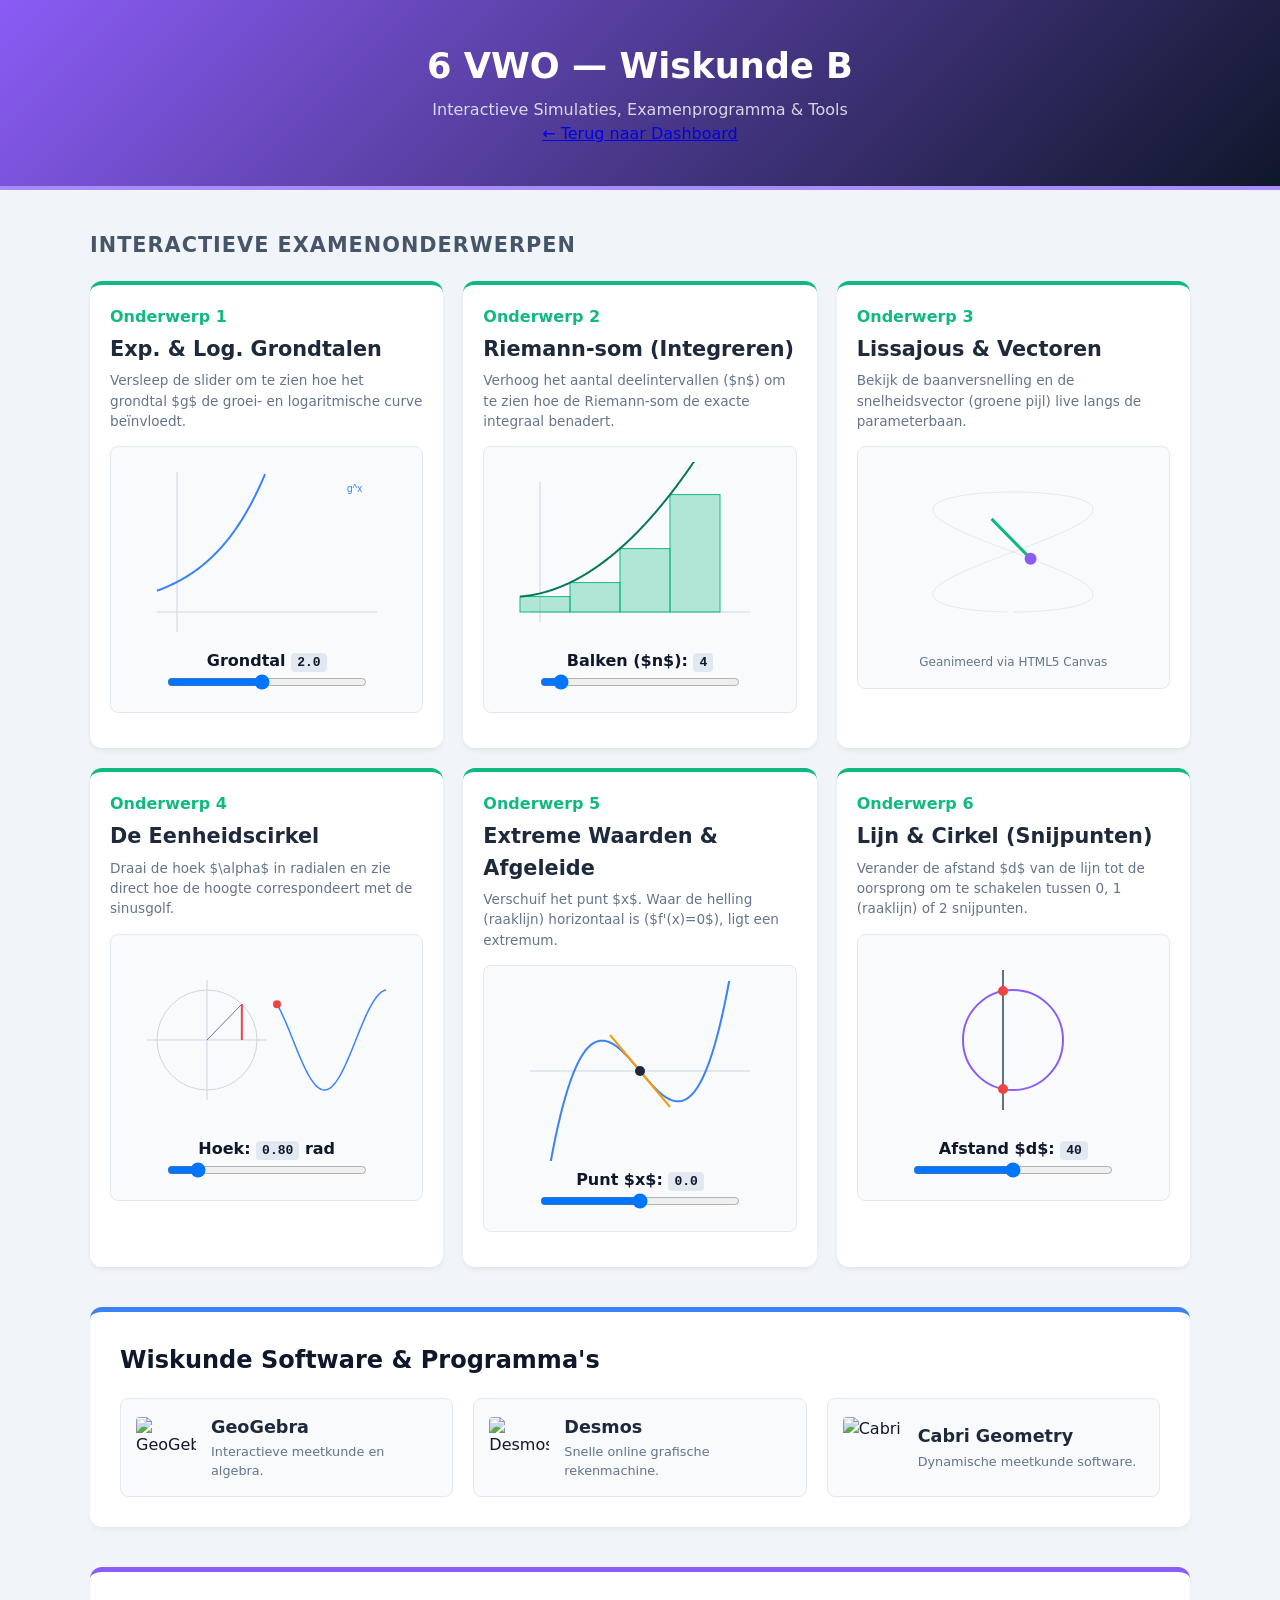
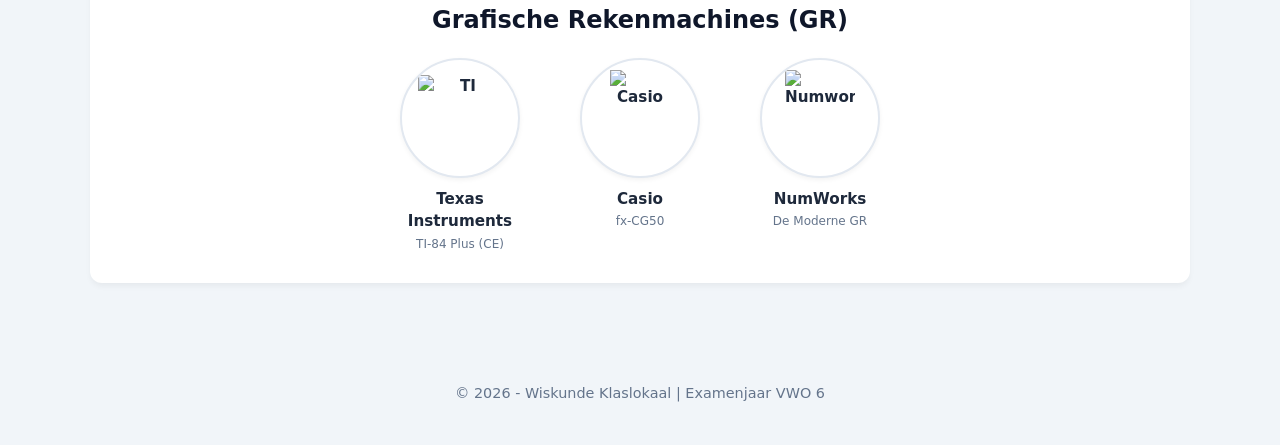
==== commit db6c77ed: "update blaaaa" ====
--- a/vwo6-wiskb.html
+++ b/vwo6-wiskb.html
@@ -15,7 +15,7 @@
             margin: 15px 0;
             text-align: center;
         }
-
+bbbbbbbbbbbbbbbbb
         .sim-canvas {
             background: white;
             border: 1px solid #cbd5e1;
@@ -24,6 +24,7 @@
             display: block;
             margin: 0 auto 10px auto;
         }
+        haaaaaaaaaa
 
         .sim-controls {
             display: flex;
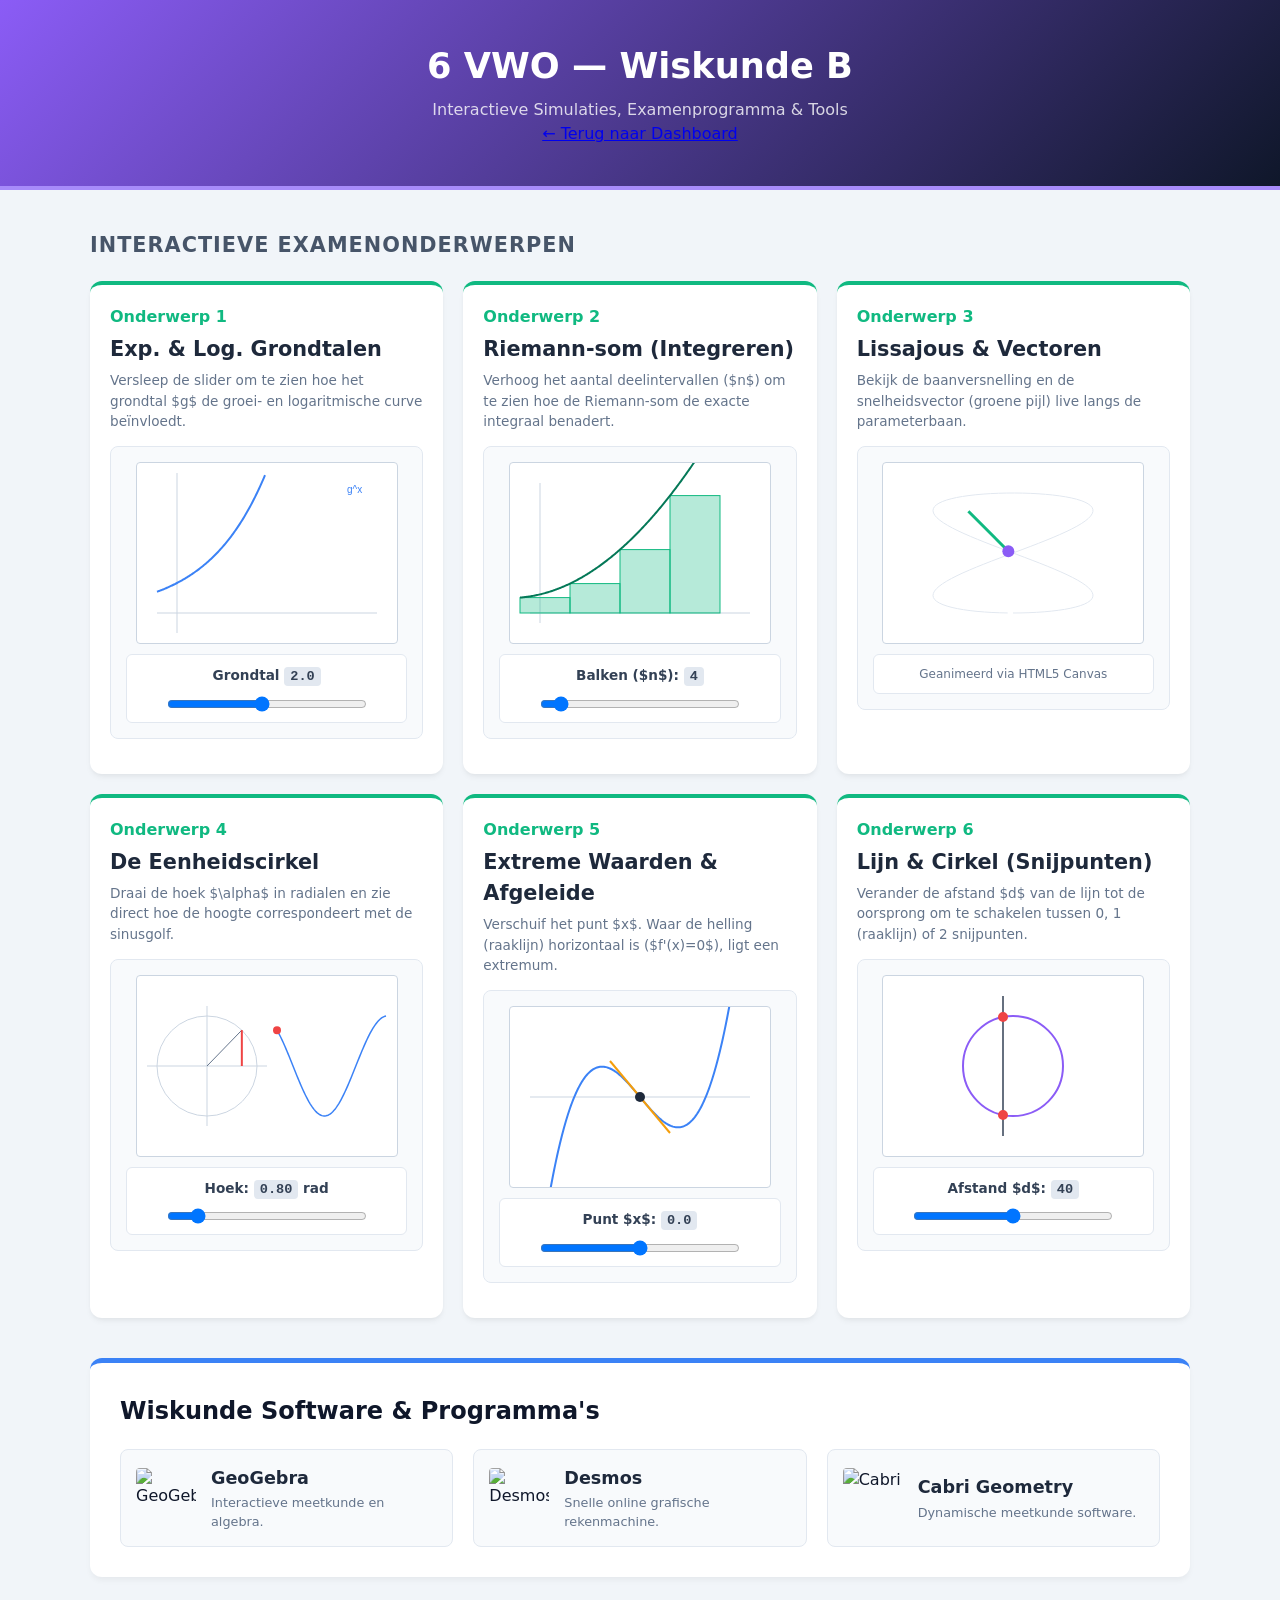
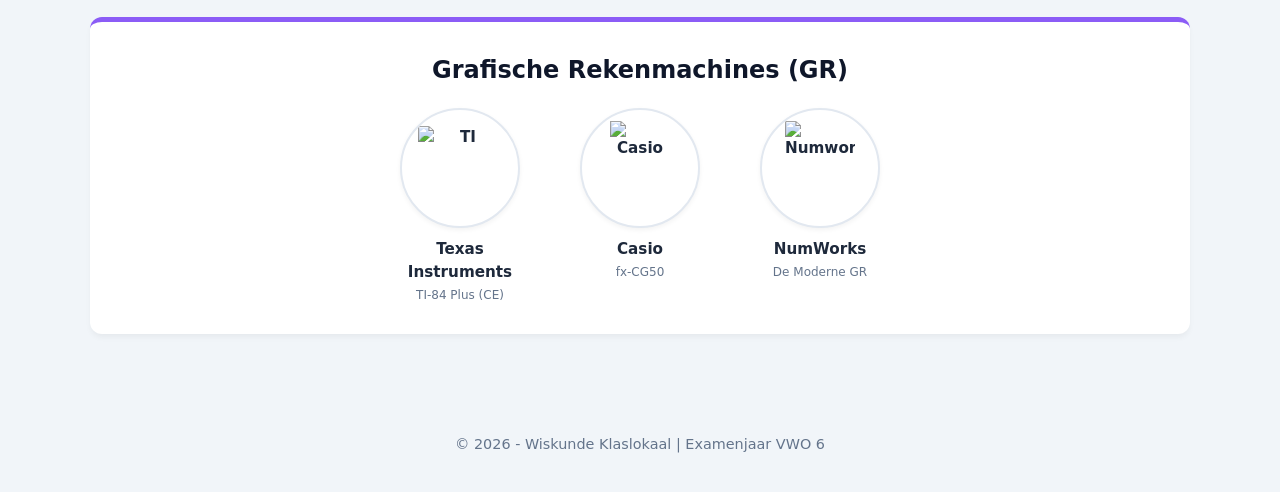
==== commit 32f456a8: "u d" ====
--- a/vwo6-wiskb.html
+++ b/vwo6-wiskb.html
@@ -15,7 +15,7 @@
             margin: 15px 0;
             text-align: center;
         }
-bbbbbbbbbbbbbbbbb
+
         .sim-canvas {
             background: white;
             border: 1px solid #cbd5e1;
@@ -24,7 +24,7 @@
             display: block;
             margin: 0 auto 10px auto;
         }
-        haaaaaaaaaa
+        
 
         .sim-controls {
             display: flex;
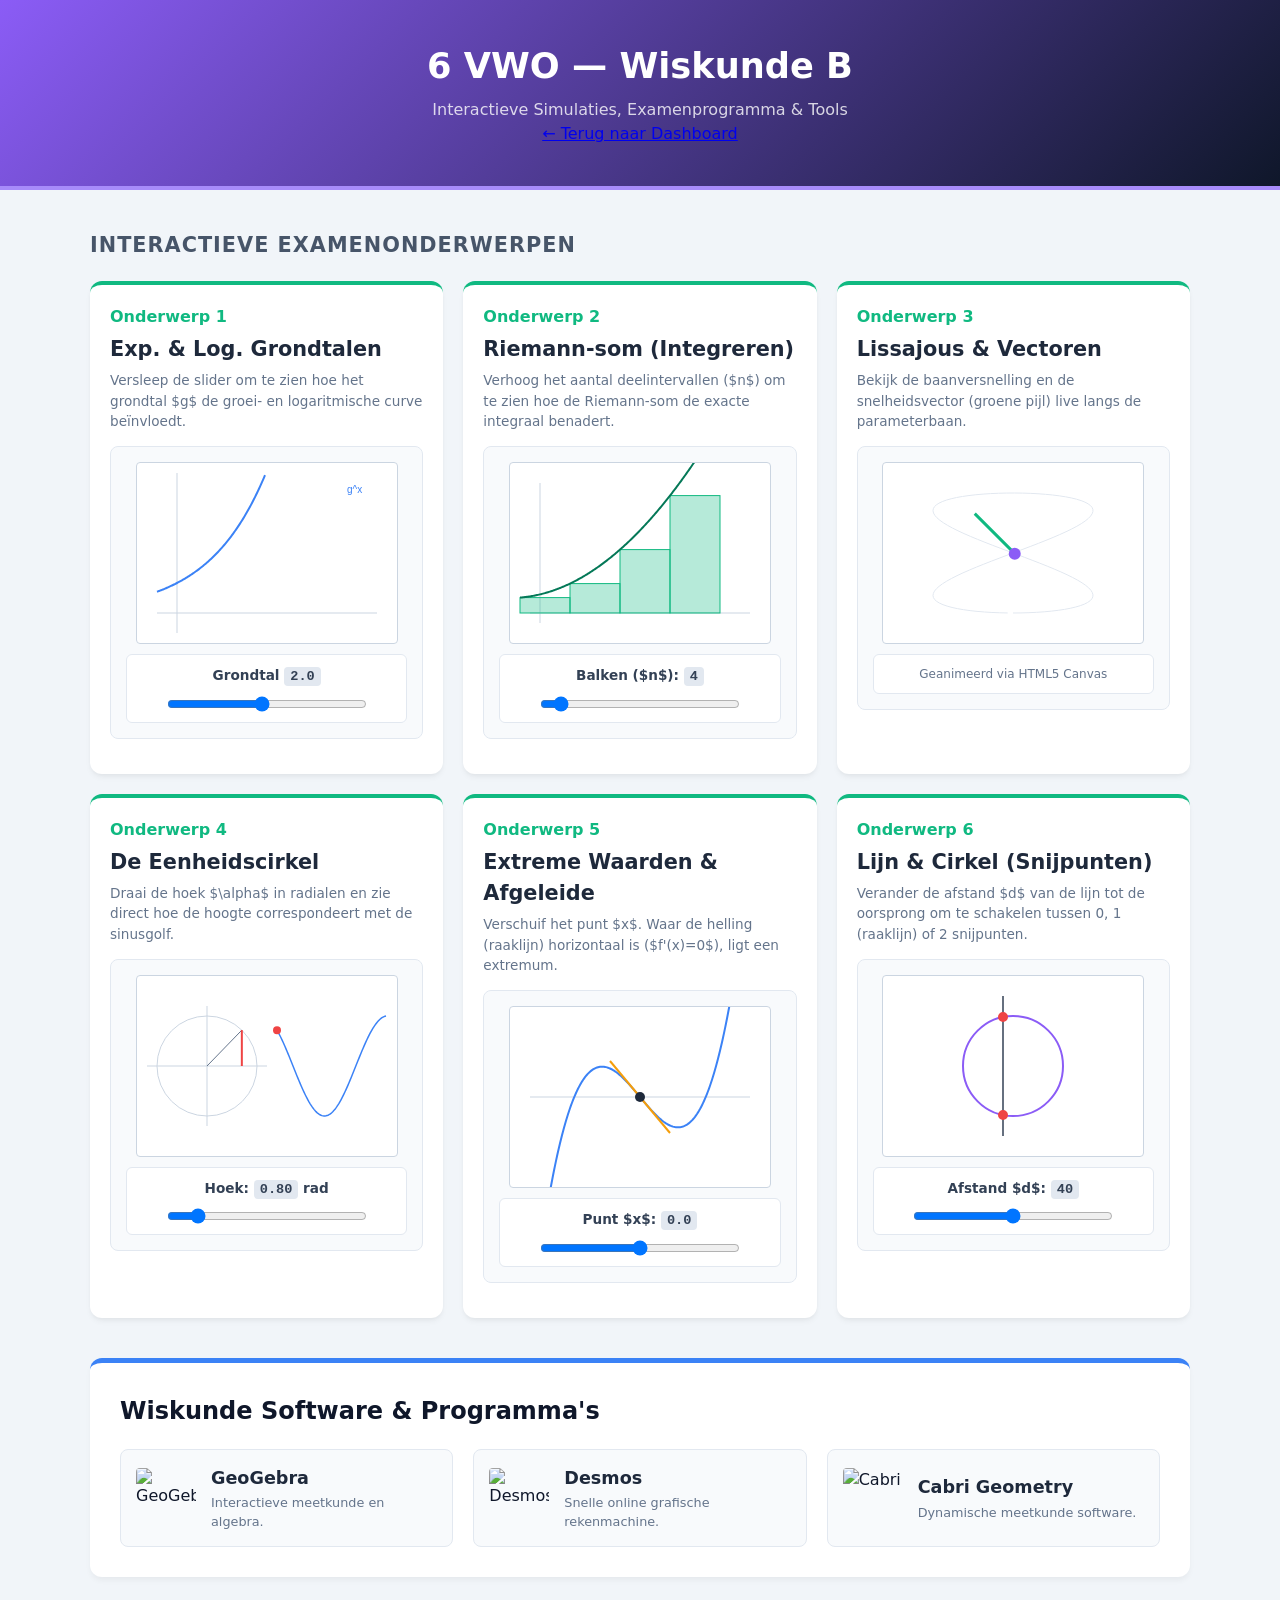
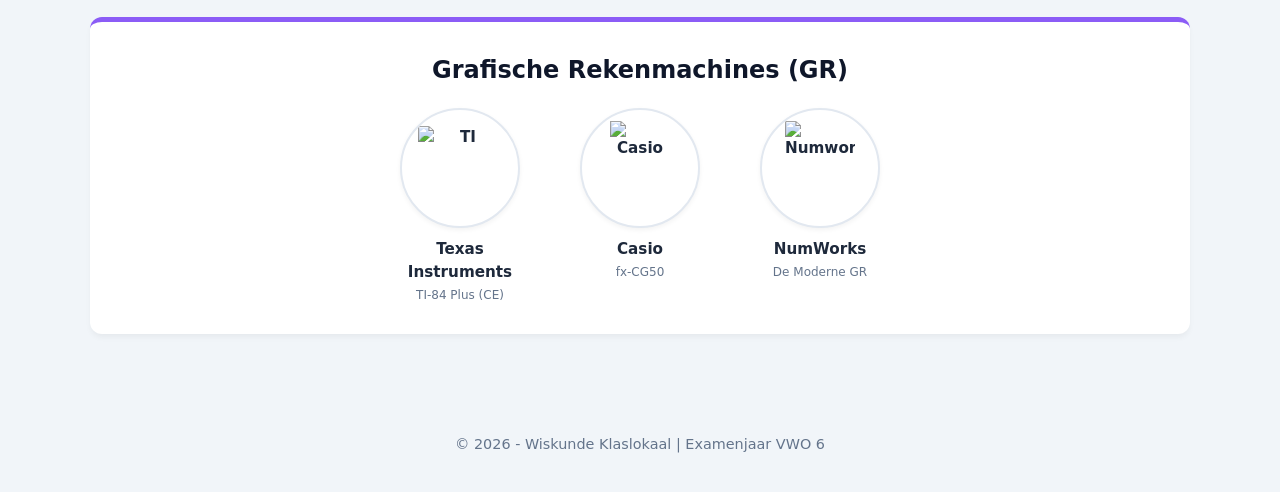
==== commit 518c97ee: "wijziging Tegels wisk A en B groeperen" ====
--- a/vwo6-wiskb.html
+++ b/vwo6-wiskb.html
@@ -282,6 +282,8 @@
 
         </section>
 
+        
+
         <section class="toolkit-section" style="border-top: 5px solid #3b82f6;">
             <h2>Wiskunde Software & Programma's</h2>
             <div class="grid-software">
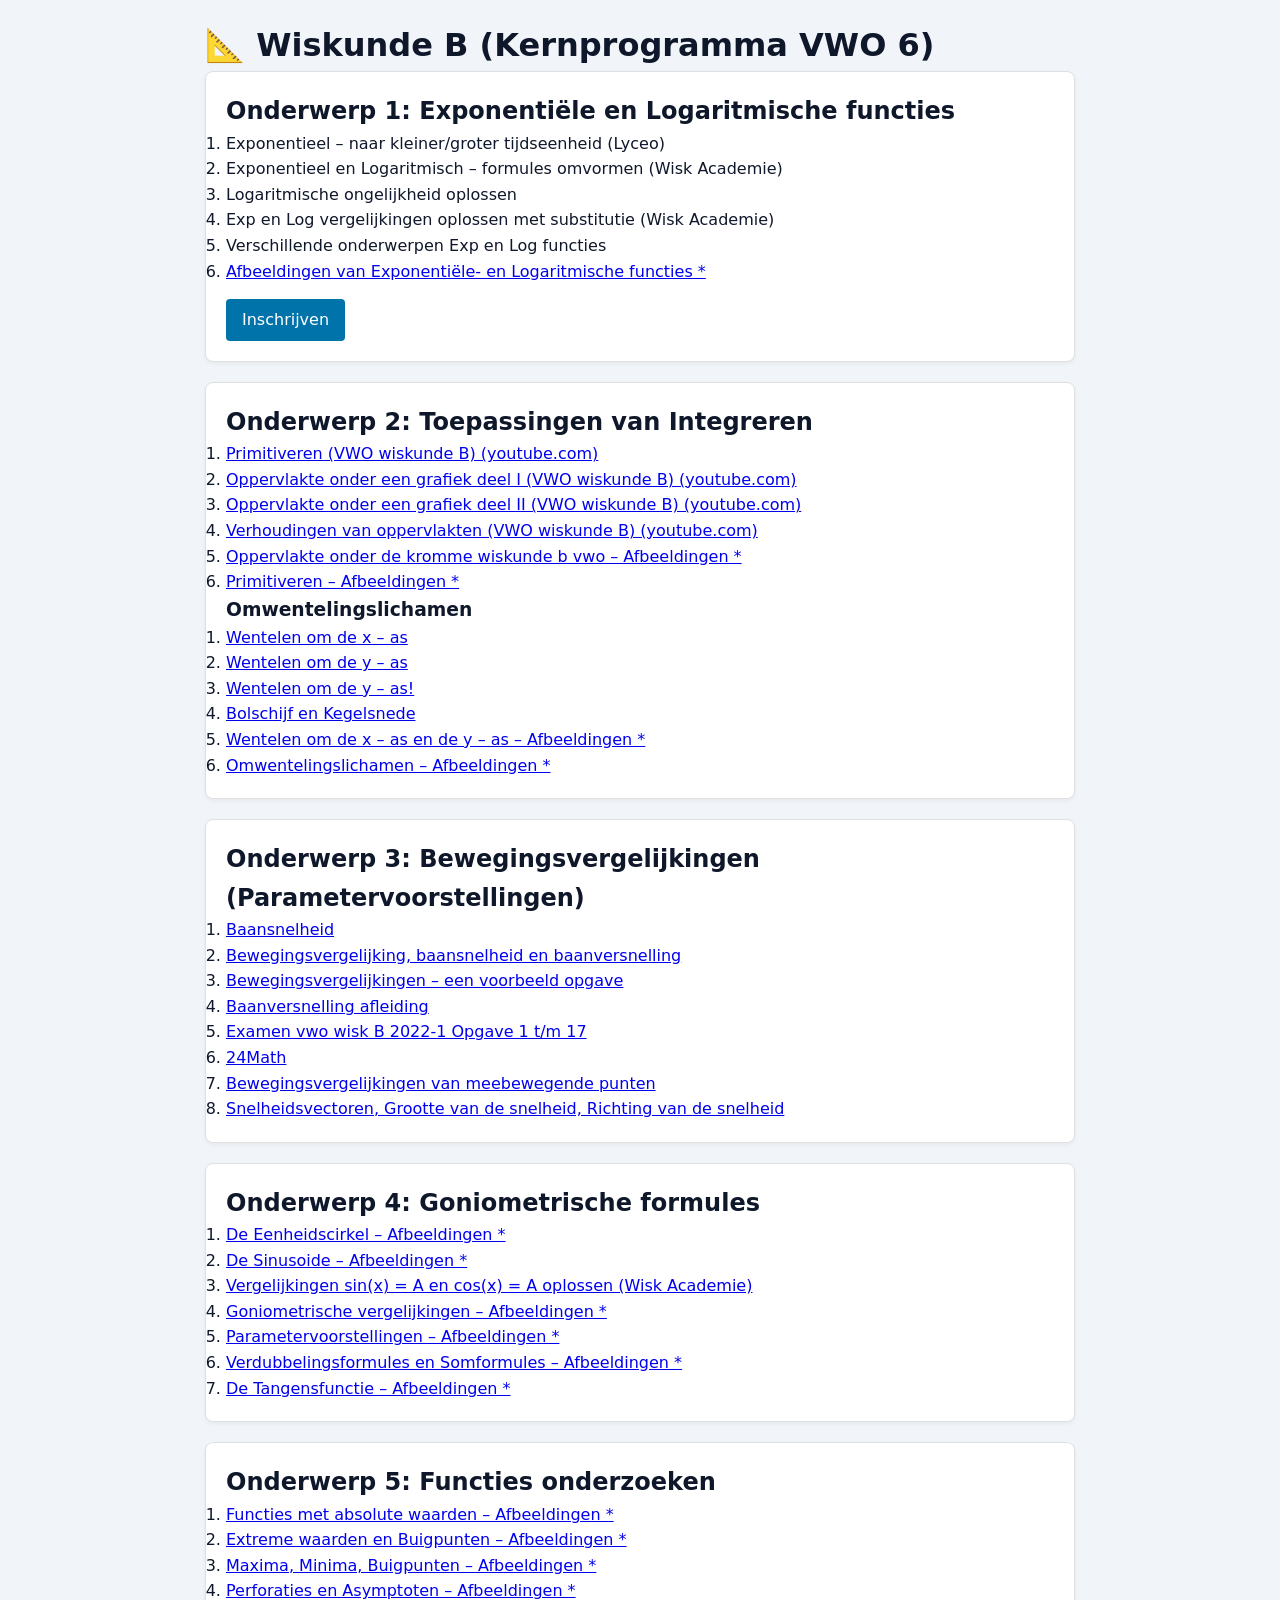
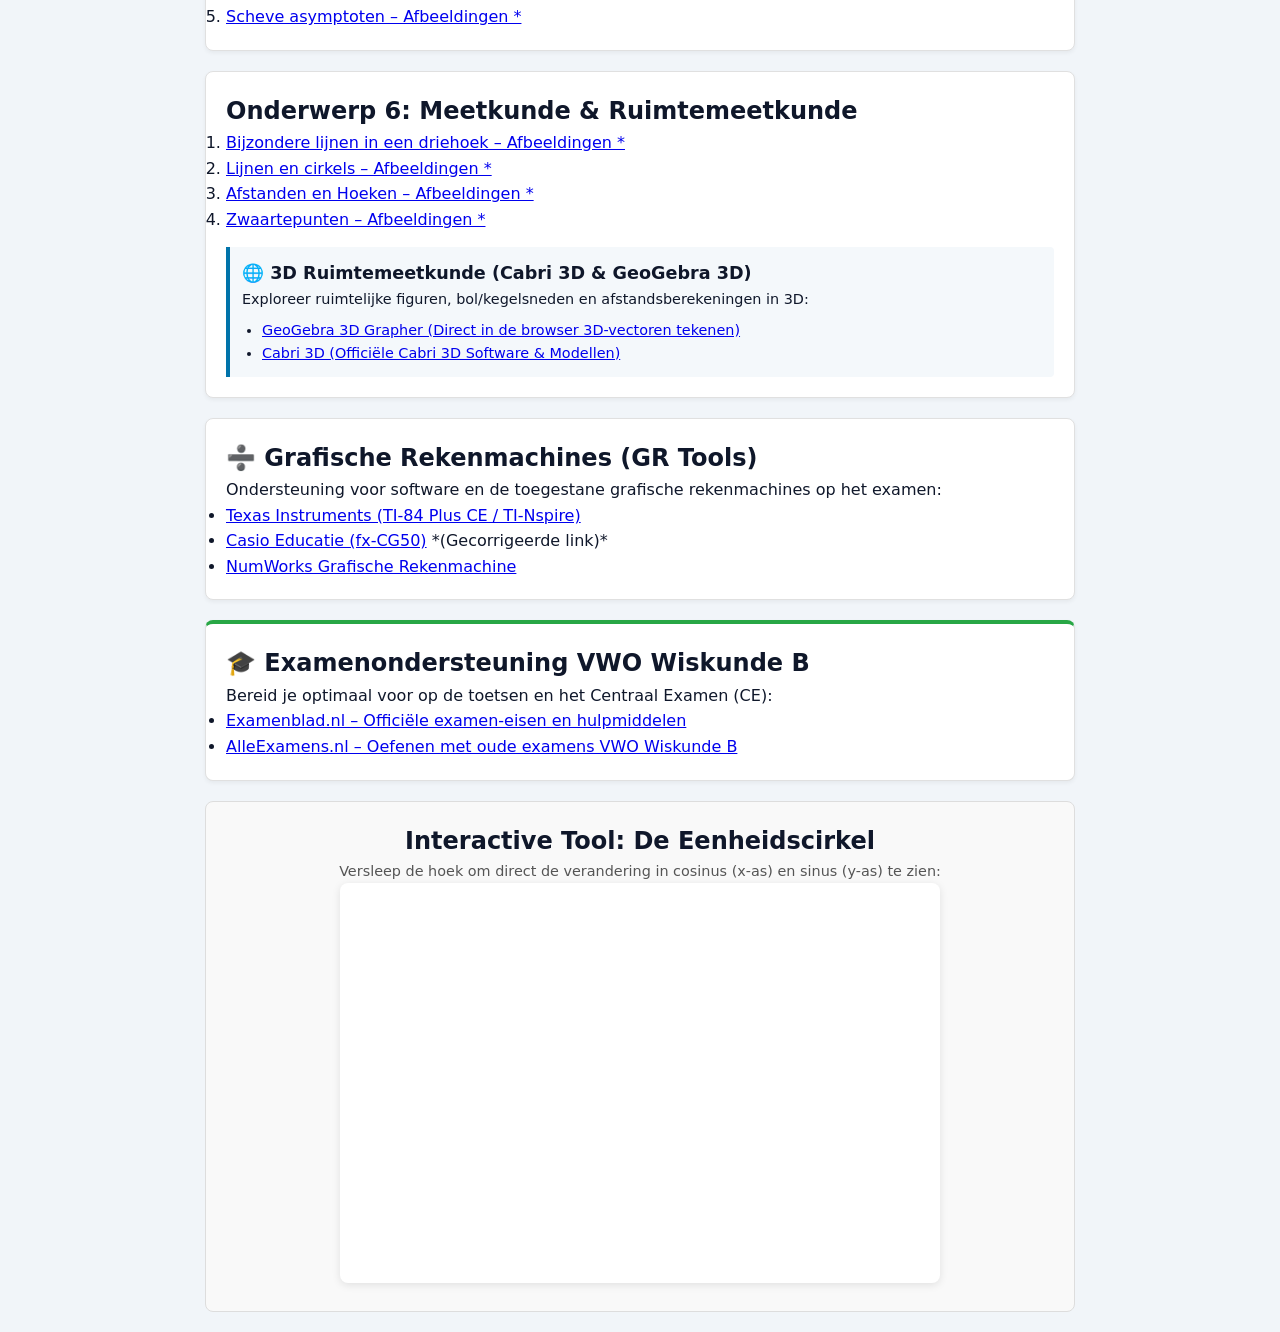
==== commit 2f4e36f3: "Mapnaam en bestanden bijgewerkt" ====
--- a/vwo6-wiskb.html
+++ b/vwo6-wiskb.html
@@ -3,565 +3,153 @@
 <head>
     <meta charset="UTF-8">
     <meta name="viewport" content="width=device-width, initial-scale=1.0">
-    <title>6 VWO - Wiskunde B - Interactief</title>
+    <title>VWO 6 Wiskunde B - Kernprogramma</title>
+    <!-- Koppeling met jouw CSS-bestand -->
     <link rel="stylesheet" href="style.css">
-    <style>
-        /* Specifieke styling voor de interactieve wiskunde-simulaties */
-        .simulation-container {
-            background-color: #f8fafc;
-            border: 1px solid #e2e8f0;
-            border-radius: 8px;
-            padding: 15px;
-            margin: 15px 0;
-            text-align: center;
-        }
-
-        .sim-canvas {
-            background: white;
-            border: 1px solid #cbd5e1;
-            border-radius: 4px;
-            max-width: 100%;
-            display: block;
-            margin: 0 auto 10px auto;
-        }
-        
-
-        .sim-controls {
-            display: flex;
-            flex-direction: column;
-            gap: 8px;
-            align-items: center;
-            justify-content: center;
-            font-size: 0.85rem;
-            color: #334155;
-            background: #ffffff;
-            padding: 10px;
-            border-radius: 6px;
-            border: 1px solid #e2e8f0;
-        }
-
-        .sim-controls label {
-            font-weight: 600;
-        }
-
-        .sim-slider {
-            width: 100%;
-            max-width: 200px;
-            cursor: pointer;
-        }
-
-        .sim-value {
-            font-family: monospace;
-            background: #e2e8f0;
-            padding: 2px 6px;
-            border-radius: 4px;
-            font-weight: bold;
-        }
-
-        /* Toolkit Secties */
-        .toolkit-section {
-            background: white;
-            padding: 30px;
-            border-radius: 12px;
-            box-shadow: 0 4px 6px -1px rgba(0,0,0,0.05);
-            margin-top: 40px;
-        }
-
-        /* RECHTHOEKIGE SOFTWARE LINKS */
-        .grid-software {
-            display: grid;
-            grid-template-columns: repeat(auto-fit, minmax(250px, 1fr));
-            gap: 20px;
-            margin-top: 20px;
-        }
-
-        .software-card {
-            display: flex;
-            align-items: center;
-            background: #f8fafc;
-            border: 1px solid #e2e8f0;
-            border-radius: 8px;
-            padding: 15px;
-            text-decoration: none;
-            color: inherit;
-            transition: all 0.2s ease;
-        }
-
-        .software-card:hover {
-            transform: translateY(-3px);
-            border-color: #3b82f6;
-            box-shadow: 0 4px 12px rgba(0,0,0,0.05);
-        }
-
-        .software-img {
-            width: 60px;
-            height: 60px;
-            object-fit: contain;
-            margin-right: 15px;
-            border-radius: 4px;
-        }
-
-        .software-info h4 {
-            font-size: 1.1rem;
-            color: #1e293b;
-            margin-bottom: 2px;
-        }
-
-        .software-info p {
-            font-size: 0.8rem;
-            color: #64748b;
-        }
-
-        /* CIRKELVORMIGE REKENMACHINE LINKS */
-        .grid-calculators {
-            display: flex;
-            justify-content: center;
-            flex-wrap: wrap;
-            gap: 40px;
-            margin-top: 20px;
-        }
-
-        .calc-wrapper {
-            text-align: center;
-            width: 140px;
-        }
-
-        .calc-circle {
-            width: 120px;
-            height: 120px;
-            border-radius: 50%;
-            background-color: white;
-            border: 2px solid #e2e8f0;
-            display: flex;
-            align-items: center;
-            justify-content: center;
-            margin: 0 auto 10px auto;
-            overflow: hidden;
-            transition: all 0.2s ease;
-            box-shadow: 0 2px 5px rgba(0,0,0,0.05);
-        }
-
-        .calc-circle:hover {
-            transform: scale(1.08);
-            border-color: #8b5cf6;
-            box-shadow: 0 5px 15px rgba(139, 92, 246, 0.2);
-        }
-
-        .calc-img {
-            width: 85px;
-            height: 85px;
-            object-fit: contain;
-        }
-
-        .calc-link {
-            text-decoration: none;
-            color: #1e293b;
-            font-weight: 600;
-            font-size: 0.95rem;
-            display: block;
-        }
-        
-        .calc-link span {
-            display: block;
-            font-weight: normal;
-            font-size: 0.75rem;
-            color: #64748b;
-            margin-top: 2px;
-        }
-    </style>
 </head>
 <body>
 
-    <header style="background: linear-gradient(135deg, #8b5cf6, #0f172a); border-bottom: 4px solid #a78bfa;">
-        <div class="container">
-            <h1>6 VWO — Wiskunde B</h1>
-            <p>Interactieve Simulaties, Examenprogramma & Tools</p>
-            <div class="methoden-links">
-                <a href="index.html" class="methoden-btn">← Terug naar Dashboard</a>
-            </div>
-        </div>
-    </header>
+    <div class="vwo6-wiskb-container" style="font-family: Arial, sans-serif; max-width: 900px; margin: 20px auto; line-height: 1.6; padding: 0 15px;">
 
-    <main class="container">
+        <h1>📐 Wiskunde B (Kernprogramma VWO 6)</h1>
 
-        <h2 class="section-title">Interactieve Examenonderwerpen</h2>
-        <section class="grid-3">
-            
-            <div class="klass-block" style="border-top: 4px solid #10b981; padding: 20px;">
-                <h4 style="color:#10b981; margin-bottom:5px;">Onderwerp 1</h4>
-                <h3>Exp. & Log. Grondtalen</h3>
-                <p style="font-size:0.85rem; color:#64748b;">Versleep de slider om te zien hoe het grondtal $g$ de groei- en logaritmische curve beïnvloedt.</p>
-                
-                <div class="simulation-container">
-                    <canvas id="canvas-exp" class="sim-canvas" width="260" height="180"></canvas>
-                    <div class="sim-controls">
-                        <div>
-                            <label>Grondtal <span id="val-exp" class="sim-value">2.0</span></label>
-                        </div>
-                        <input type="range" id="slide-exp" class="sim-slider" min="0.2" max="4.0" step="0.1" value="2.0">
-                    </div>
-                </div>
-            </div>
-
-            <div class="klass-block" style="border-top: 4px solid #10b981; padding: 20px;">
-                <h4 style="color:#10b981; margin-bottom:5px;">Onderwerp 2</h4>
-                <h3>Riemann-som (Integreren)</h3>
-                <p style="font-size:0.85rem; color:#64748b;">Verhoog het aantal deelintervallen ($n$) om te zien hoe de Riemann-som de exacte integraal benadert.</p>
-                
-                <div class="simulation-container">
-                    <canvas id="canvas-integraal" class="sim-canvas" width="260" height="180"></canvas>
-                    <div class="sim-controls">
-                        <div>
-                            <label>Balken ($n$): <span id="val-integraal" class="sim-value">4</span></label>
-                        </div>
-                        <input type="range" id="slide-integraal" class="sim-slider" min="2" max="30" step="1" value="4">
-                    </div>
-                </div>
-            </div>
-
-            <div class="klass-block" style="border-top: 4px solid #10b981; padding: 20px;">
-                <h4 style="color:#10b981; margin-bottom:5px;">Onderwerp 3</h4>
-                <h3>Lissajous & Vectoren</h3>
-                <p style="font-size:0.85rem; color:#64748b;">Bekijk de baanversnelling en de snelheidsvector (groene pijl) live langs de parameterbaan.</p>
-                
-                <div class="simulation-container">
-                    <canvas id="canvas-vector" class="sim-canvas" width="260" height="180"></canvas>
-                    <div class="sim-controls">
-                        <span style="font-size:0.75rem; color:#64748b;">Geanimeerd via HTML5 Canvas</span>
-                    </div>
-                </div>
-            </div>
-
-            <div class="klass-block" style="border-top: 4px solid #10b981; padding: 20px;">
-                <h4 style="color:#10b981; margin-bottom:5px;">Onderwerp 4</h4>
-                <h3>De Eenheidscirkel</h3>
-                <p style="font-size:0.85rem; color:#64748b;">Draai de hoek $\alpha$ in radialen en zie direct hoe de hoogte correspondeert met de sinusgolf.</p>
-                
-                <div class="simulation-container">
-                    <canvas id="canvas-gonio" class="sim-canvas" width="260" height="180"></canvas>
-                    <div class="sim-controls">
-                        <div>
-                            <label>Hoek: <span id="val-gonio" class="sim-value">0.79</span> rad</label>
-                        </div>
-                        <input type="range" id="slide-gonio" class="sim-slider" min="0" max="6.28" step="0.05" value="0.78">
-                    </div>
-                </div>
-            </div>
-
-            <div class="klass-block" style="border-top: 4px solid #10b981; padding: 20px;">
-                <h4 style="color:#10b981; margin-bottom:5px;">Onderwerp 5</h4>
-                <h3>Extreme Waarden & Afgeleide</h3>
-                <p style="font-size:0.85rem; color:#64748b;">Verschuif het punt $x$. Waar de helling (raaklijn) horizontaal is ($f'(x)=0$), ligt een extremum.</p>
-                
-                <div class="simulation-container">
-                    <canvas id="canvas-afgeleide" class="sim-canvas" width="260" height="180"></canvas>
-                    <div class="sim-controls">
-                        <div>
-                            <label>Punt $x$: <span id="val-afgeleide" class="sim-value">0.0</span></label>
-                        </div>
-                        <input type="range" id="slide-afgeleide" class="sim-slider" min="-1.5" max="1.5" step="0.1" value="0.0">
-                    </div>
-                </div>
-            </div>
-
-            <div class="klass-block" style="border-top: 4px solid #10b981; padding: 20px;">
-                <h4 style="color:#10b981; margin-bottom:5px;">Onderwerp 6</h4>
-                <h3>Lijn & Cirkel (Snijpunten)</h3>
-                <p style="font-size:0.85rem; color:#64748b;">Verander de afstand $d$ van de lijn tot de oorsprong om te schakelen tussen 0, 1 (raaklijn) of 2 snijpunten.</p>
-                
-                <div class="simulation-container">
-                    <canvas id="canvas-meetkunde" class="sim-canvas" width="260" height="180"></canvas>
-                    <div class="sim-controls">
-                        <div>
-                            <label>Afstand $d$: <span id="val-meetkunde" class="sim-value">40</span></label>
-                        </div>
-                        <input type="range" id="slide-meetkunde" class="sim-slider" min="0" max="80" step="2" value="40">
-                    </div>
-                </div>
-            </div>
-
-        </section>
-
-        
-
-        <section class="toolkit-section" style="border-top: 5px solid #3b82f6;">
-            <h2>Wiskunde Software & Programma's</h2>
-            <div class="grid-software">
-                <a href="https://www.geogebra.org" target="_blank" class="software-card">
-                    <img src="https://www.geogebra.org/apps/icons/geogebra.png" alt="GeoGebra" class="software-img">
-                    <div class="software-info"><h4>GeoGebra</h4><p>Interactieve meetkunde en algebra.</p></div>
-                </a>
-                <a href="https://www.desmos.com" target="_blank" class="software-card">
-                    <img src="https://www.desmos.com/assets/img/apps/graphing/apple-touch-icon.png" alt="Desmos" class="software-img">
-                    <div class="software-info"><h4>Desmos</h4><p>Snelle online grafische rekenmachine.</p></div>
-                </a>
-                <a href="https://cabri.com" target="_blank" class="software-card">
-                    <img src="https://cabri.com/wp-content/uploads/2020/11/cropped-favicon-cabri-192x192.png" alt="Cabri" class="software-img">
-                    <div class="software-info"><h4>Cabri Geometry</h4><p>Dynamische meetkunde software.</p></div>
-                </a>
+        <!-- Onderwerp 1 -->
+        <section class="onderwerp-kaart" style="background: #fff; border: 1px solid #e0e0e0; border-radius: 8px; padding: 20px; margin-bottom: 20px; box-shadow: 0 2px 4px rgba(0,0,0,0.05);">
+            <h2>Onderwerp 1: Exponentiële en Logaritmische functies</h2>
+            <ol>
+                <li>Exponentieel – naar kleiner/groter tijdseenheid (Lyceo)</li>
+                <li>Exponentieel en Logaritmisch – formules omvormen (Wisk Academie)</li>
+                <li>Logaritmische ongelijkheid oplossen</li>
+                <li>Exp en Log vergelijkingen oplossen met substitutie (Wisk Academie)</li>
+                <li>Verschillende onderwerpen Exp en Log functies</li>
+                <li><a href="https://www.google.nl/search?q=exponentiele+en+logaritmische+functies+vwo+6+wiskunde+b&tbm=isch" target="_blank">Afbeeldingen van Exponentiële- en Logaritmische functies *</a></li>
+            </ol>
+            <div style="margin-top: 15px;">
+                <a href="#" style="background-color: #0073aa; color: white; padding: 8px 16px; text-decoration: none; border-radius: 4px; display: inline-block;">Inschrijven</a>
             </div>
         </section>
 
-        <section class="toolkit-section" style="border-top: 5px solid #8b5cf6; margin-bottom: 60px;">
-            <h2 style="text-align: center;">Grafische Rekenmachines (GR)</h2>
-            <div class="grid-calculators">
-                <div class="calc-wrapper">
-                    <a href="https://education.ti.com" target="_blank" class="calc-link">
-                        <div class="calc-circle"><img src="https://education.ti.com/-/media/images/ti-education/products/calculators/graphing/ti-84-plus-ce-t/ti84pluscet_python_device_front_600x600.png" alt="TI" class="calc-img"></div>
-                        Texas Instruments <span>TI-84 Plus (CE)</span>
-                    </a>
-                </div>
-                <div class="calc-wrapper">
-                    <a href="https://www.casio-education.nl" target="_blank" class="calc-link">
-                        <div class="calc-circle"><img src="https://www.casio-europe.com/images/fx-CG50_Front_High.png" alt="Casio" class="calc-img" style="width:60px; height:95px;"></div>
-                        Casio <span>fx-CG50</span>
-                    </a>
-                </div>
-                <div class="calc-wrapper">
-                    <a href="https://www.numworks.com/nl/" target="_blank" class="calc-link">
-                        <div class="calc-circle"><img src="https://www.numworks.com/assets/images/simulator/device.png" alt="Numworks" class="calc-img" style="width:70px; height:95px;"></div>
-                        NumWorks <span>De Moderne GR</span>
-                    </a>
-                </div>
+        <!-- Onderwerp 2 -->
+        <section class="onderwerp-kaart" style="background: #fff; border: 1px solid #e0e0e0; border-radius: 8px; padding: 20px; margin-bottom: 20px; box-shadow: 0 2px 4px rgba(0,0,0,0.05);">
+            <h2>Onderwerp 2: Toepassingen van Integreren</h2>
+            <ol>
+                <li><a href="https://www.youtube.com/watch?v=SCHIq7gc5Pg" target="_blank">Primitiveren (VWO wiskunde B) (youtube.com)</a></li>
+                <li><a href="https://www.youtube.com/watch?v=7IAFD1gVrdM" target="_blank">Oppervlakte onder een grafiek deel I (VWO wiskunde B) (youtube.com)</a></li>
+                <li><a href="https://www.youtube.com/watch?v=4KPD1KGeM-A" target="_blank">Oppervlakte onder een grafiek deel II (VWO wiskunde B) (youtube.com)</a></li>
+                <li><a href="https://www.youtube.com/watch?v=psVfG-DXIek" target="_blank">Verhoudingen van oppervlakten (VWO wiskunde B) (youtube.com)</a></li>
+                <li><a href="https://www.google.nl/search?q=oppervlakte+onder+de+kromme+wiskunde+b+vwo&tbm=isch" target="_blank">Oppervlakte onder de kromme wiskunde b vwo – Afbeeldingen *</a></li>
+                <li><a href="https://www.google.nl/search?q=primitiveren+vwo+6+wiskunde+b&tbm=isch" target="_blank">Primitiveren – Afbeeldingen *</a></li>
+            </ol>
+
+            <h3>Omwentelingslichamen</h3>
+            <ol>
+                <li><a href="https://video.scholieren.com/video/integreren-wentelen-om-de-x-as-vwo-wiskunde-b" target="_blank">Wentelen om de x – as</a></li>
+                <li><a href="https://www.youtube.com/watch?v=DLxCm7oXe-w" target="_blank">Wentelen om de y – as</a></li>
+                <li><a href="https://www.youtube.com/watch?v=gdMOM2c7oQ4" target="_blank">Wentelen om de y – as!</a></li>
+                <li><a href="https://www.youtube.com/watch?v=arJQ1ICI0sM" target="_blank">Bolschijf en Kegelsnede</a></li>
+                <li><a href="https://www.google.nl/search?q=wentelen+om+de+x-as+en+de+y-as+wiskunde+b+vwo&tbm=isch" target="_blank">Wentelen om de x – as en de y – as – Afbeeldingen *</a></li>
+                <li><a href="https://www.google.nl/search?q=omwentelingslichamen+wiskunde+b+vwo&tbm=isch" target="_blank">Omwentelingslichamen – Afbeeldingen *</a></li>
+            </ol>
+        </section>
+
+        <!-- Onderwerp 3 -->
+        <section class="onderwerp-kaart" style="background: #fff; border: 1px solid #e0e0e0; border-radius: 8px; padding: 20px; margin-bottom: 20px; box-shadow: 0 2px 4px rgba(0,0,0,0.05);">
+            <h2>Onderwerp 3: Bewegingsvergelijkingen (Parametervoorstellingen)</h2>
+            <ol>
+                <li><a href="https://www.hhofstede.nl/modules/parametersnelheid.htm" target="_blank">Baansnelheid</a></li>
+                <li><a href="https://www.youtube.com/watch?v=rtnn4129AQQ" target="_blank">Bewegingsvergelijking, baansnelheid en baanversnelling</a></li>
+                <li><a href="https://www.youtube.com/watch?v=C6HoW9DcsqQ" target="_blank">Bewegingsvergelijkingen – een voorbeeld opgave</a></li>
+                <li><a href="https://www.youtube.com/watch?v=MywrwClqYAg" target="_blank">Baanversnelling afleiding</a></li>
+                <li><a href="https://www.youtube.com/watch?v=9GvXWPYkBFk&list=PLaAhsKkREXva-DaS8lKukH6Ccn9VhmAo8&index=1" target="_blank">Examen vwo wisk B 2022-1 Opgave 1 t/m 17</a></li>
+                <li><a href="https://www.youtube.com/c/24math/videos" target="_blank">24Math</a></li>
+                <li><a href="https://www.youtube.com/watch?app=desktop&v=5iYFRqNCvos" target="_blank">Bewegingsvergelijkingen van meebewegende punten</a></li>
+                <li><a href="https://www.hhofstede.nl/modules/snelheidvectoren.htm" target="_blank">Snelheidsvectoren, Grootte van de snelheid, Richting van de snelheid</a></li>
+            </ol>
+        </section>
+
+        <!-- Onderwerp 4 -->
+        <section class="onderwerp-kaart" style="background: #fff; border: 1px solid #e0e0e0; border-radius: 8px; padding: 20px; margin-bottom: 20px; box-shadow: 0 2px 4px rgba(0,0,0,0.05);">
+            <h2>Onderwerp 4: Goniometrische formules</h2>
+            <ol>
+                <li><a href="https://www.google.nl/search?q=de+eenheidscirkel&tbm=isch" target="_blank">De Eenheidscirkel – Afbeeldingen *</a></li>
+                <li><a href="https://www.google.nl/search?q=sinusoide&tbm=isch" target="_blank">De Sinusoide – Afbeeldingen *</a></li>
+                <li><a href="https://www.youtube.com/watch?v=0VTgbLjygFw&t=13s" target="_blank">Vergelijkingen sin(x) = A en cos(x) = A oplossen (Wisk Academie)</a></li>
+                <li><a href="https://www.google.nl/search?q=goniometrische+vergelijkingen+oplossen+wiskunde+b&tbm=isch" target="_blank">Goniometrische vergelijkingen – Afbeeldingen *</a></li>
+                <li><a href="https://www.google.nl/search?q=afbeeldingen+van+parametervoorstellingen+vwo+wiskunde+b&tbm=isch" target="_blank">Parametervoorstellingen – Afbeeldingen *</a></li>
+                <li><a href="https://www.google.nl/search?q=verdubbelingsformules+en+somformules&tbm=isch" target="_blank">Verdubbelingsformules en Somformules – Afbeeldingen *</a></li>
+                <li><a href="https://www.google.nl/search?q=tangensfunctie&tbm=isch" target="_blank">De Tangensfunctie – Afbeeldingen *</a></li>
+            </ol>
+        </section>
+
+        <!-- Onderwerp 5 -->
+        <section class="onderwerp-kaart" style="background: #fff; border: 1px solid #e0e0e0; border-radius: 8px; padding: 20px; margin-bottom: 20px; box-shadow: 0 2px 4px rgba(0,0,0,0.05);">
+            <h2>Onderwerp 5: Functies onderzoeken</h2>
+            <ol>
+                <li><a href="https://www.google.nl/search?q=functies+met+absolute+waarden+wisk+b&tbm=isch" target="_blank">Functies met absolute waarden – Afbeeldingen *</a></li>
+                <li><a href="https://www.google.nl/search?q=functies+onderzoeken+extreme+waarden+buigpunten&tbm=isch" target="_blank">Extreme waarden en Buigpunten – Afbeeldingen *</a></li>
+                <li><a href="https://www.google.nl/search?q=maxima+minima+buigpunten+wisk+b&tbm=isch" target="_blank">Maxima, Minima, Buigpunten – Afbeeldingen *</a></li>
+                <li><a href="https://www.google.nl/search?q=perforaties+en+asymptoten+wisk+b&tbm=isch" target="_blank">Perforaties en Asymptoten – Afbeeldingen *</a></li>
+                <li><a href="https://www.google.nl/search?q=scheve+asymptoten+wisb&tbm=isch" target="_blank">Scheve asymptoten – Afbeeldingen *</a></li>
+            </ol>
+        </section>
+
+        <!-- Onderwerp 6 (Met Cabri 3D & GeoGebra 3D) -->
+        <section class="onderwerp-kaart" style="background: #fff; border: 1px solid #e0e0e0; border-radius: 8px; padding: 20px; margin-bottom: 20px; box-shadow: 0 2px 4px rgba(0,0,0,0.05);">
+            <h2>Onderwerp 6: Meetkunde & Ruimtemeetkunde</h2>
+            <ol>
+                <li><a href="https://www.google.nl/search?q=bijzondere+lijnen+in+een+driehoek+wisb&tbm=isch" target="_blank">Bijzondere lijnen in een driehoek – Afbeeldingen *</a></li>
+                <li><a href="https://www.google.nl/search?q=lijnen+en+cirkels+wiskunde+b&tbm=isch" target="_blank">Lijnen en cirkels – Afbeeldingen *</a></li>
+                <li><a href="https://www.google.nl/search?q=afstanden+en+hoeken+wis+b&tbm=isch" target="_blank">Afstanden en Hoeken – Afbeeldingen *</a></li>
+                <li><a href="https://www.google.nl/search?q=zwaartepunten+wis+b&tbm=isch" target="_blank">Zwaartepunten – Afbeeldingen *</a></li>
+            </ol>
+
+            <!-- Cabri 3D & GeoGebra Ruimtemeetkunde -->
+            <div style="background-color: #f4f8fb; border-left: 4px solid #0073aa; padding: 12px; margin-top: 15px; border-radius: 0 4px 4px 0;">
+                <h3 style="margin-top:0; font-size: 1.1em;">🌐 3D Ruimtemeetkunde (Cabri 3D & GeoGebra 3D)</h3>
+                <p style="font-size: 0.9em; margin-bottom: 8px;">Exploreer ruimtelijke figuren, bol/kegelsneden en afstandsberekeningen in 3D:</p>
+                <ul style="padding-left: 20px; font-size: 0.9em;">
+                    <li><a href="https://www.geogebra.org/3d" target="_blank">GeoGebra 3D Grapher (Direct in de browser 3D-vectoren tekenen)</a></li>
+                    <li><a href="https://www.cabri.com/en/enterprise/cabri-3d/" target="_blank">Cabri 3D (Officiële Cabri 3D Software & Modellen)</a></li>
+                </ul>
             </div>
         </section>
-    </main>
 
-    <footer>
-        <p>&copy; 2026 - Wiskunde Klaslokaal | Examenjaar VWO 6</p>
-    </footer>
+        <!-- Grafische Rekenmachines Links (GEFIXTE CASIO LINK) -->
+        <section class="onderwerp-kaart" style="background: #fff; border: 1px solid #e0e0e0; border-radius: 8px; padding: 20px; margin-bottom: 20px; box-shadow: 0 2px 4px rgba(0,0,0,0.05);">
+            <h2>➗ Grafische Rekenmachines (GR Tools)</h2>
+            <p>Ondersteuning voor software en de toegestane grafische rekenmachines op het examen:</p>
+            <ul>
+                <li><a href="https://education.ti.com/nl" target="_blank">Texas Instruments (TI-84 Plus CE / TI-Nspire)</a></li>
+                <li><a href="https://www.casio-education.nl" target="_blank">Casio Educatie (fx-CG50)</a> *(Gecorrigeerde link)*</li>
+                <li><a href="https://www.numworks.com/nl/" target="_blank">NumWorks Grafische Rekenmachine</a></li>
+            </ul>
+        </section>
 
-    <script>
-        // --- SIMULATIE 1: EXPONENTIEEL & LOGARITMISCH ---
-        const s1_slide = document.getElementById('slide-exp');
-        const s1_val = document.getElementById('val-exp');
-        const s1_can = document.getElementById('canvas-exp');
-        const ctx1 = s1_can.getContext('2d');
+        <!-- Examenondersteuning -->
+        <section class="onderwerp-kaart" style="background: #fff; border: 1px solid #e0e0e0; border-radius: 8px; padding: 20px; margin-bottom: 20px; box-shadow: 0 2px 4px rgba(0,0,0,0.05); border-top: 4px solid #28a745;">
+            <h2>🎓 Examenondersteuning VWO Wiskunde B</h2>
+            <p>Bereid je optimaal voor op de toetsen en het Centraal Examen (CE):</p>
+            <ul>
+                <li><a href="https://www.examenblad.nl" target="_blank">Examenblad.nl – Officiële examen-eisen en hulpmiddelen</a></li>
+                <li><a href="https://www.alleexamens.nl" target="_blank">AlleExamens.nl – Oefenen met oude examens VWO Wiskunde B</a></li>
+            </ul>
+        </section>
 
-        function drawExp() {
-            let g = parseFloat(s1_slide.value);
-            s1_val.innerText = g.toFixed(1);
-            ctx1.clearRect(0, 0, 260, 180);
-            
-            // Assenstelsel
-            ctx1.strokeStyle = '#cbd5e1'; ctx1.lineWidth = 1;
-            ctx1.beginPath(); ctx1.moveTo(20, 150); ctx1.lineTo(240, 150); ctx1.moveTo(40, 10); ctx1.lineTo(40, 170); ctx1.stroke();
-            
-            // Teken f(x) = g^x
-            ctx1.strokeStyle = '#3b82f6'; ctx1.lineWidth = 2; ctx1.beginPath();
-            for(let px=20; px<240; px++) {
-                let x = (px - 40) / 40; 
-                let y = Math.pow(g, x);
-                let py = 150 - (y * 30);
-                if(py >= 10 && py <= 170) {
-                    if(px === 20) ctx1.moveTo(px, py); else ctx1.lineTo(px, py);
-                }
-            }
-            ctx1.stroke();
-            ctx1.fillStyle = '#3b82f6'; ctx1.fillText("g^x", 210, 30);
-        }
-        s1_slide.addEventListener('input', drawExp); drawExp();
+        <!-- Interactive Eenheidscirkel -->
+        <section class="gr-tool-box" style="background: #f9f9f9; border: 1px solid #ddd; padding: 20px; border-radius: 8px; margin: 20px 0; text-align: center;">
+            <h2 style="margin-top:0;">Interactive Tool: De Eenheidscirkel</h2>
+            <p style="font-size: 0.9em; color: #555;">Versleep de hoek om direct de verandering in cosinus (x-as) en sinus (y-as) te zien:</p>
 
-        // --- SIMULATIE 2: RIEMANN-SOM (INTEGREREN) ---
-        const s2_slide = document.getElementById('slide-integraal');
-        const s2_val = document.getElementById('val-integraal');
-        const s2_can = document.getElementById('canvas-integraal');
-        const ctx2 = s2_can.getContext('2d');
+            <iframe src="https://www.geogebra.org/material/iframe/id/vdf67dae/width/600/height/400/border/888888/smb/false/stb/false/stbh/false/ai/false/asb/false/sri/false/rc/false/ld/false/sdz/false/ctl/false" 
+                    width="100%" 
+                    height="400px" 
+                    style="border:0px; max-width: 600px; background: #fff; border-radius: 8px; box-shadow: 0 2px 8px rgba(0,0,0,0.1);">
+            </iframe>
+        </section>
 
-        function drawRiemann() {
-            let n = parseInt(s2_slide.value);
-            s2_val.innerText = n;
-            ctx2.clearRect(0, 0, 260, 180);
-            
-            // Assenstelsel
-            ctx2.strokeStyle = '#cbd5e1'; ctx2.beginPath(); ctx2.moveTo(20, 150); ctx2.lineTo(240, 150); ctx2.moveTo(30, 20); ctx2.lineTo(30, 160); ctx2.stroke();
-            
-            // Functie: f(x) = 0.005*x^2 + 10
-            function f(x) { return 0.004 * Math.pow(x, 2) + 15; }
-            
-            let a = 10, b = 210;
-            let w = (b - a) / n;
-            
-            // Teken Balken (Riemann-som)
-            ctx2.fillStyle = 'rgba(16, 185, 129, 0.3)';
-            ctx2.strokeStyle = '#10b981';
-            for(let i=0; i<n; i++) {
-                let x = a + i*w;
-                let h = f(x);
-                ctx2.fillRect(x, 150 - h, w, h);
-                ctx2.strokeRect(x, 150 - h, w, h);
-            }
-            
-            // Teken de echte kromme line bovenop
-            ctx2.strokeStyle = '#047857'; ctx2.lineWidth = 2; ctx2.beginPath();
-            for(let x=a; x<=b; x++) {
-                if(x===a) ctx2.moveTo(x, 150 - f(x)); else ctx2.lineTo(x, 150 - f(x));
-            }
-            ctx2.stroke();
-        }
-        s2_slide.addEventListener('input', drawRiemann); drawRiemann();
+    </div>
 
-        // --- SIMULATIE 3: BEWEGINGSVERGELIJKINGEN (ANIMATIE) ---
-        const s3_can = document.getElementById('canvas-vector');
-        const ctx3 = s3_can.getContext('2d');
-        let t = 0;
-
-        function animVector() {
-            ctx3.clearRect(0, 0, 260, 180);
-            // Middelpunt assen
-            let cx = 130, cy = 90;
-            
-            // Teken baan (Lissajous)
-            ctx3.strokeStyle = '#e2e8f0'; ctx3.lineWidth = 1; ctx3.beginPath();
-            for(let i=0; i<6.28; i+=0.05) {
-                let bx = cx + Math.sin(2*i)*80;
-                let by = cy + Math.cos(i)*60;
-                if(i===0) ctx3.moveTo(bx, by); else ctx3.lineTo(bx, by);
-            }
-            ctx3.stroke();
-            
-            // Huidige positie berekenen
-            let x = cx + Math.sin(2*t)*80;
-            let y = cy + Math.cos(t)*60;
-            
-            // Snelheidsvector (Afgeleide): x' = 160*cos(2t), y' = -60*sin(t)
-            let vx = Math.cos(2*t) * 40;
-            let vy = -Math.sin(t) * 40;
-            
-            // Teken Snelheidspijl (Groen)
-            ctx3.strokeStyle = '#10b981'; ctx3.lineWidth = 3; ctx3.beginPath();
-            ctx3.moveTo(x, y); ctx3.lineTo(x + vx, y + vy); ctx3.stroke();
-            
-            // Teken bewegend punt
-            ctx3.fillStyle = '#8b5cf6'; ctx3.beginPath(); ctx3.arc(x, y, 6, 0, 2*Math.PI); ctx3.fill();
-            
-            t += 0.02;
-            requestAnimationFrame(animVector);
-        }
-        animVector();
-
-        // --- SIMULATIE 4: EENHEIDSCIRKEL (GONIO) ---
-        const s4_slide = document.getElementById('slide-gonio');
-        const s4_val = document.getElementById('val-gonio');
-        const s4_can = document.getElementById('canvas-gonio');
-        const ctx4 = s4_can.getContext('2d');
-
-        function drawGonio() {
-            let rad = parseFloat(s4_slide.value);
-            s4_val.innerText = rad.toFixed(2);
-            ctx4.clearRect(0, 0, 260, 180);
-            
-            let cx = 70, cy = 90, r = 50;
-            
-            // Cirkel
-            ctx4.strokeStyle = '#cbd5e1'; ctx4.beginPath(); ctx4.arc(cx, cy, r, 0, 2*Math.PI); ctx4.stroke();
-            ctx4.beginPath(); ctx4.moveTo(cx-60, cy); ctx4.lineTo(cx+60, cy); ctx4.moveTo(cx, cy-60); ctx4.lineTo(cx, cy+60); ctx4.stroke();
-            
-            // Wijzer & Sinus projectie
-            let px = cx + Math.cos(-rad)*r;
-            let py = cy + Math.sin(-rad)*r;
-            
-            ctx4.strokeStyle = '#64748b'; ctx4.beginPath(); ctx4.moveTo(cx, cy); ctx4.lineTo(px, py); ctx4.stroke();
-            ctx4.strokeStyle = '#ef4444'; ctx4.lineWidth = 2; ctx4.beginPath(); ctx4.moveTo(px, cy); ctx4.lineTo(px, py); ctx4.stroke(); // Hoogte = sin
-            
-            // Golfvorm rechts genereren
-            ctx4.strokeStyle = '#3b82f6'; ctx4.lineWidth = 1.5; ctx4.beginPath();
-            for(let gx=140; gx<250; gx++) {
-                let gRad = rad - ((gx - 140) / 20);
-                let gy = cy + Math.sin(-gRad)*r;
-                if(gx===140) ctx4.moveTo(gx, gy); else ctx4.lineTo(gx, gy);
-            }
-            ctx4.stroke();
-            
-            // Rode stip koppeling op golf
-            ctx4.fillStyle = '#ef4444'; ctx4.beginPath(); ctx4.arc(140, py, 4, 0, 2*Math.PI); ctx4.fill();
-        }
-        s4_slide.addEventListener('input', drawGonio); drawGonio();
-
-        // --- SIMULATIE 5: EXTREME WAARDEN ---
-        const s5_slide = document.getElementById('slide-afgeleide');
-        const s5_val = document.getElementById('val-afgeleide');
-        const s5_can = document.getElementById('canvas-afgeleide');
-        const ctx5 = s5_can.getContext('2d');
-
-        function drawAfgeleide() {
-            let x0 = parseFloat(s5_slide.value);
-            s5_val.innerText = x0.toFixed(1);
-            ctx5.clearRect(0, 0, 260, 180);
-            
-            // Assen centeren
-            let cx = 130, cy = 90;
-            ctx5.strokeStyle = '#cbd5e1'; ctx5.beginPath(); ctx5.moveTo(20, cy); ctx5.lineTo(240, cy); ctx5.stroke();
-            
-            // Functie: f(x) = x^3 - 1.2x
-            function f(x) { return (x*x*x - 1.2*x); }
-            function df(x) { return (3*x*x - 1.2); } // Afgeleide
-            
-            // Curve plotten
-            ctx5.strokeStyle = '#3b82f6'; ctx5.lineWidth = 2; ctx5.beginPath();
-            for(let px=20; px<240; px++) {
-                let x = (px - cx) / 60;
-                let y = f(x);
-                let py = cy - (y * 60);
-                if(px===20) ctx5.moveTo(px, py); else ctx5.lineTo(px, py);
-            }
-            ctx5.stroke();
-            
-            // Raaklijn bepalen bij gekozen x0
-            let y0 = f(x0);
-            let rc = df(x0);
-            
-            let p_x0 = cx + x0*60;
-            let p_y0 = cy - y0*60;
-            
-            // Teken raaklijnstukje
-            ctx5.strokeStyle = rc === 0 ? '#10b981' : '#f59e0b'; ctx5.lineWidth = 2;
-            ctx5.beginPath();
-            ctx5.moveTo(p_x0 - 30, p_y0 + rc*30);
-            ctx5.lineTo(p_x0 + 30, p_y0 - rc*30);
-            ctx5.stroke();
-            
-            // Punt markeren
-            ctx5.fillStyle = '#1e293b'; ctx5.beginPath(); ctx5.arc(p_x0, p_y0, 5, 0, 2*Math.PI); ctx5.fill();
-        }
-        s5_slide.addEventListener('input', drawAfgeleide); drawAfgeleide();
-
-        // --- SIMULATIE 6: ANALYTISCHE MEETKUNDE ---
-        const s6_slide = document.getElementById('slide-meetkunde');
-        const s6_val = document.getElementById('val-meetkunde');
-        const s6_can = document.getElementById('canvas-meetkunde');
-        const ctx6 = s6_can.getContext('2d');
-
-        function drawMeetkunde() {
-            let d = parseInt(s6_slide.value);
-            s6_val.innerText = d;
-            ctx6.clearRect(0, 0, 260, 180);
-            
-            let cx = 130, cy = 90, r = 50;
-            
-            // Teken vaste cirkel
-            ctx6.strokeStyle = '#8b5cf6'; ctx6.lineWidth = 2;
-            ctx6.beginPath(); ctx6.arc(cx, cy, r, 0, 2*Math.PI); ctx6.stroke();
-            
-            // Teken variërende verticale snijlijn
-            let lx = cx - 50 + d;
-            ctx6.strokeStyle = '#334155'; ctx6.lineWidth = 1.5;
-            ctx6.beginPath(); ctx6.moveTo(lx, 20); ctx6.lineTo(lx, 160); ctx6.stroke();
-            
-            // Bereken snijpunten via Pythagoras (r^2 = dx^2 + dy^2)
-            let dx = Math.abs(lx - cx);
-            if(dx < r) {
-                // Twee snijpunten
-                let dy = Math.sqrt(r*r - dx*dx);
-                ctx6.fillStyle = '#ef4444';
-                ctx6.beginPath(); ctx6.arc(lx, cy - dy, 5, 0, 2*Math.PI); ctx6.arc(lx, cy + dy, 5, 0, 2*Math.PI); ctx6.fill();
-            } else if (Math.floor(dx) === r) {
-                // 1 Raakpunt
-                ctx6.fillStyle = '#10b981';
-                ctx6.beginPath(); ctx6.arc(lx, cy, 6, 0, 2*Math.PI); ctx6.fill();
-            }
-        }
-        s6_slide.addEventListener('input', drawMeetkunde); drawMeetkunde();
-    </script>
+    <!-- Koppeling met jouw JS-bestand -->
+    <script src="script.js"></script>
 </body>
 </html>
